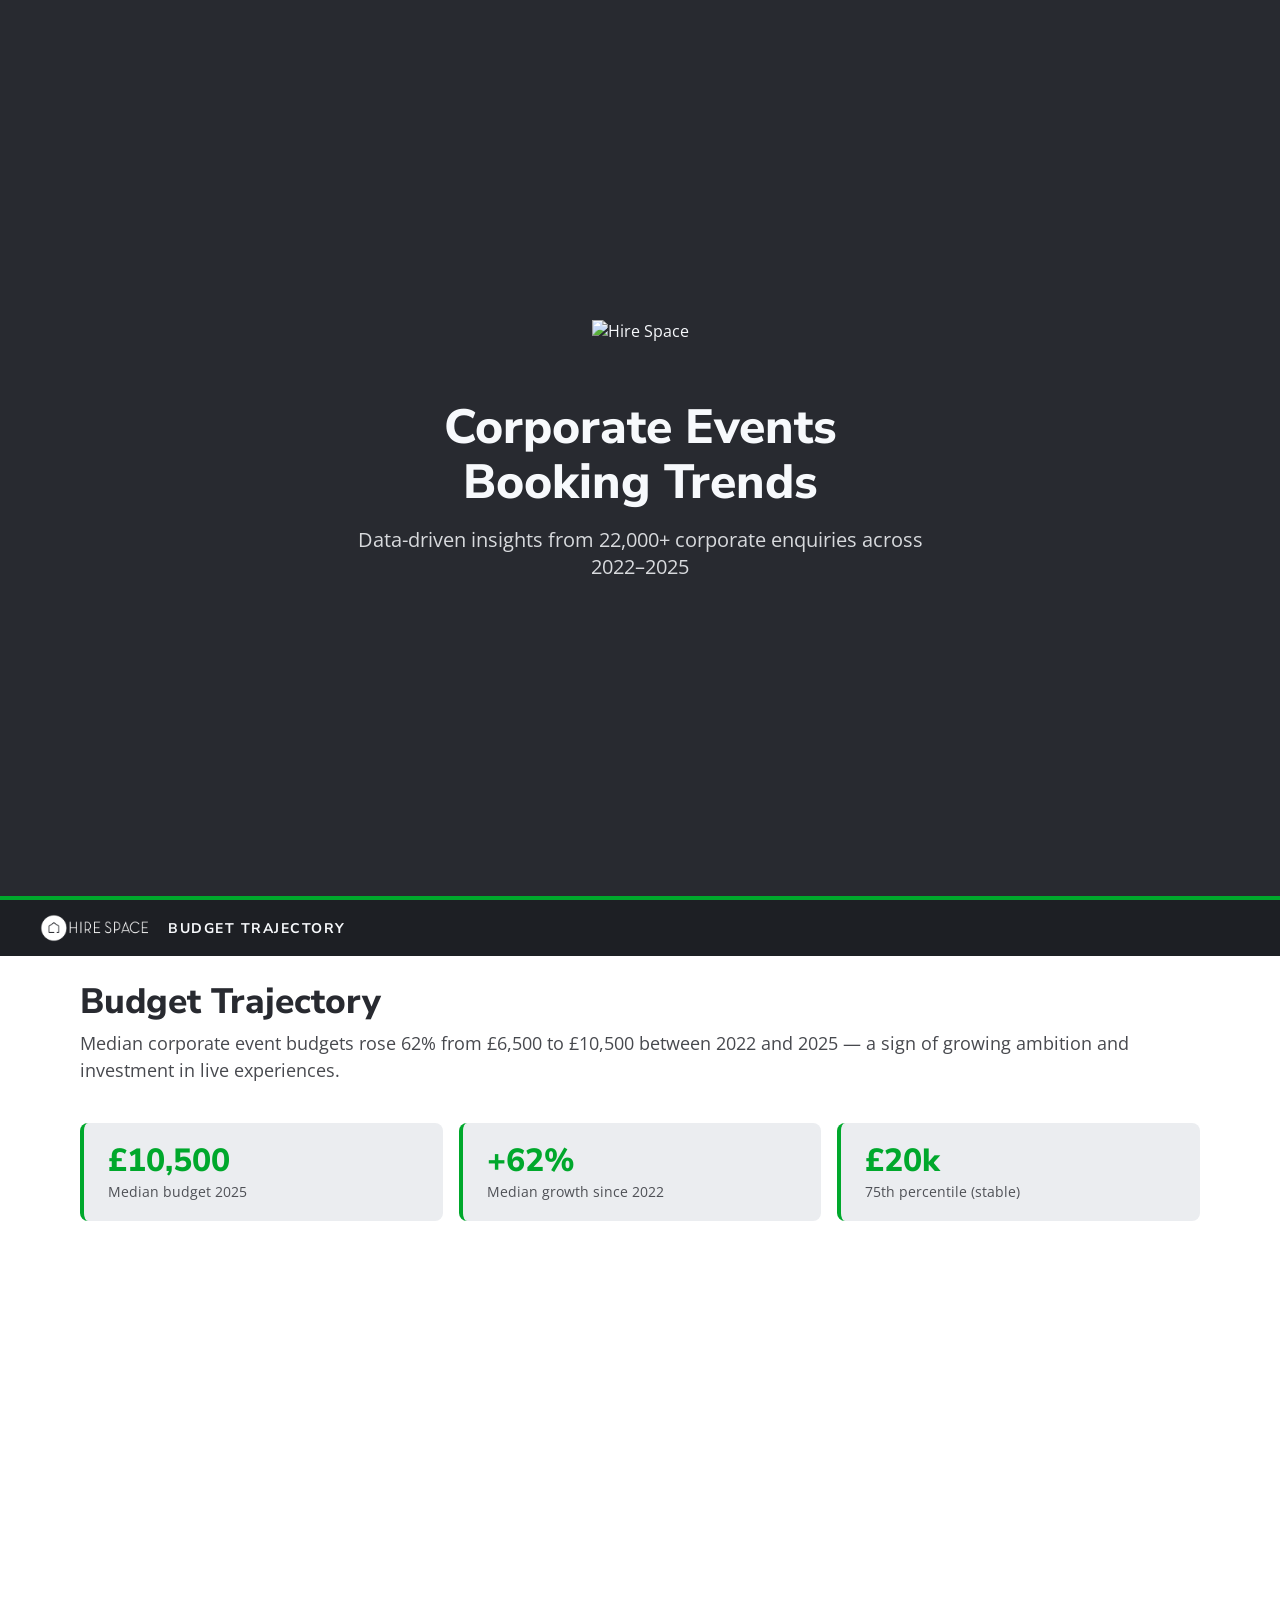
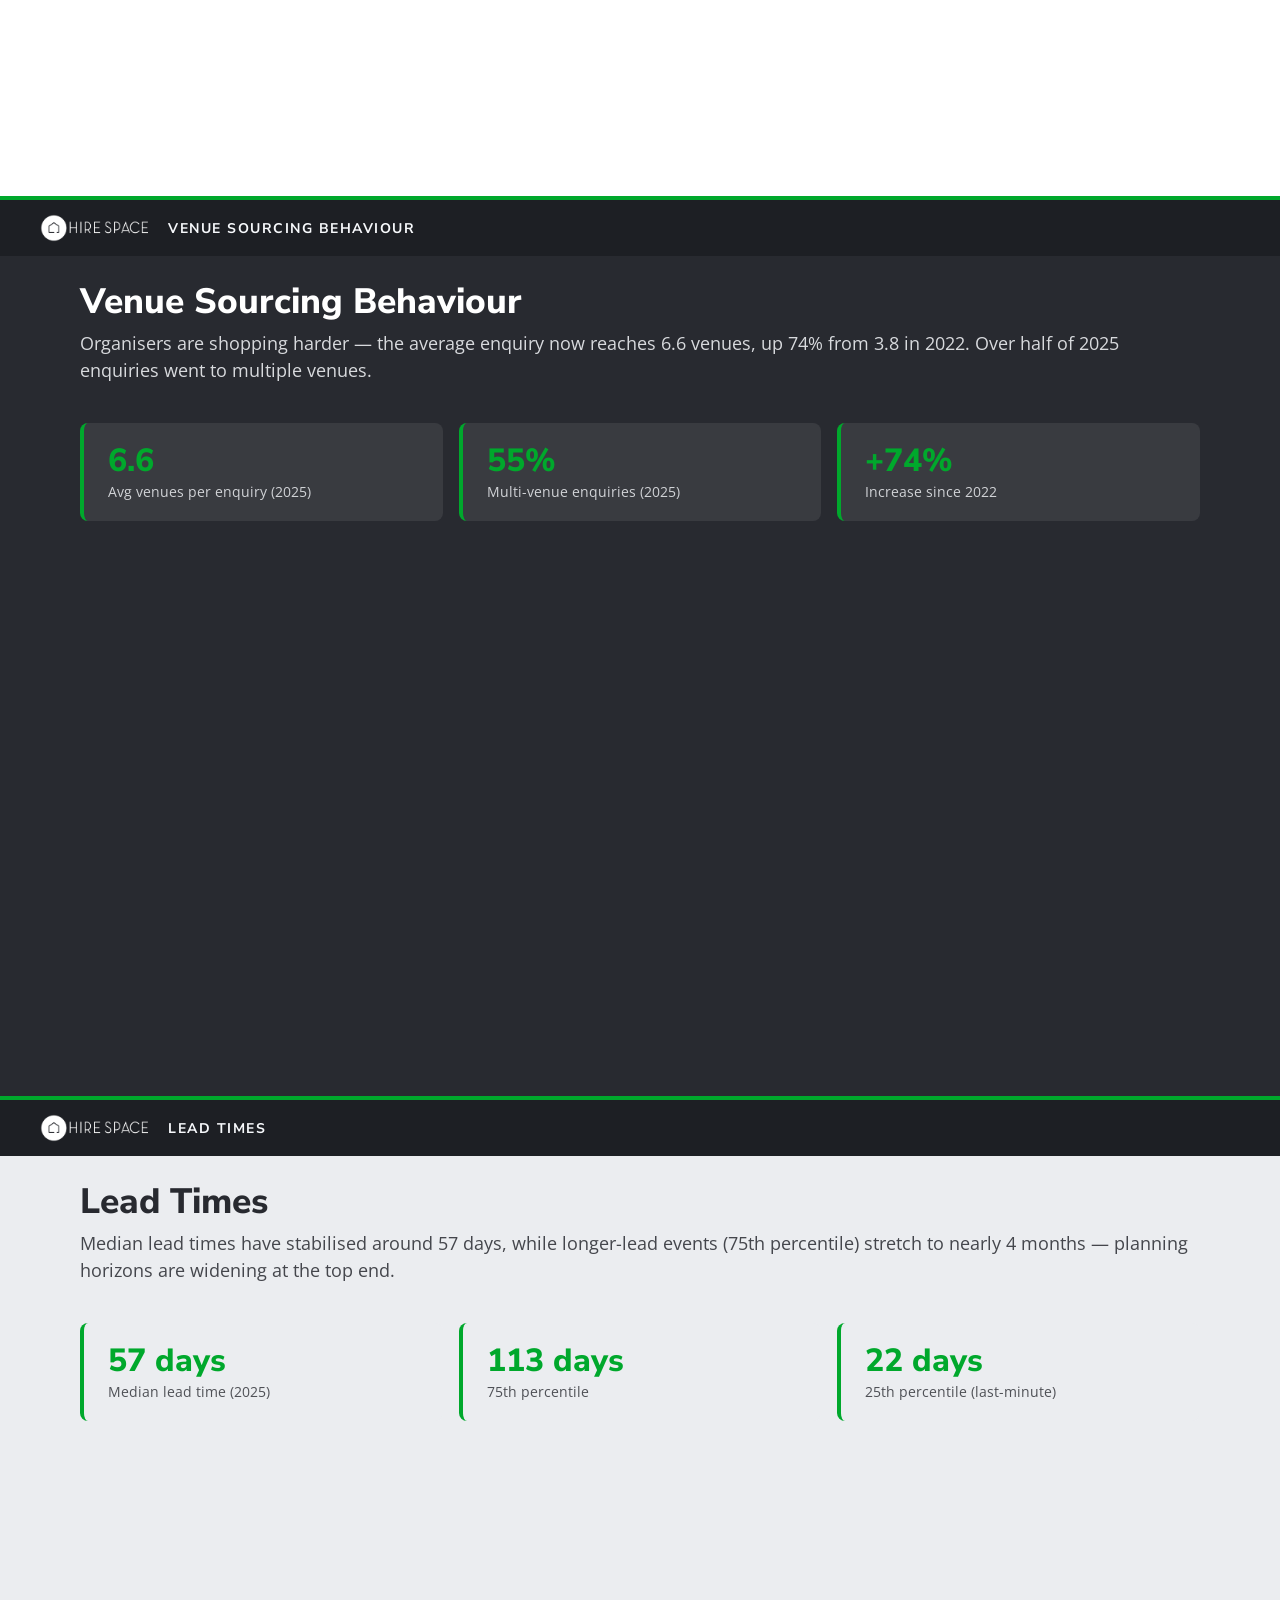
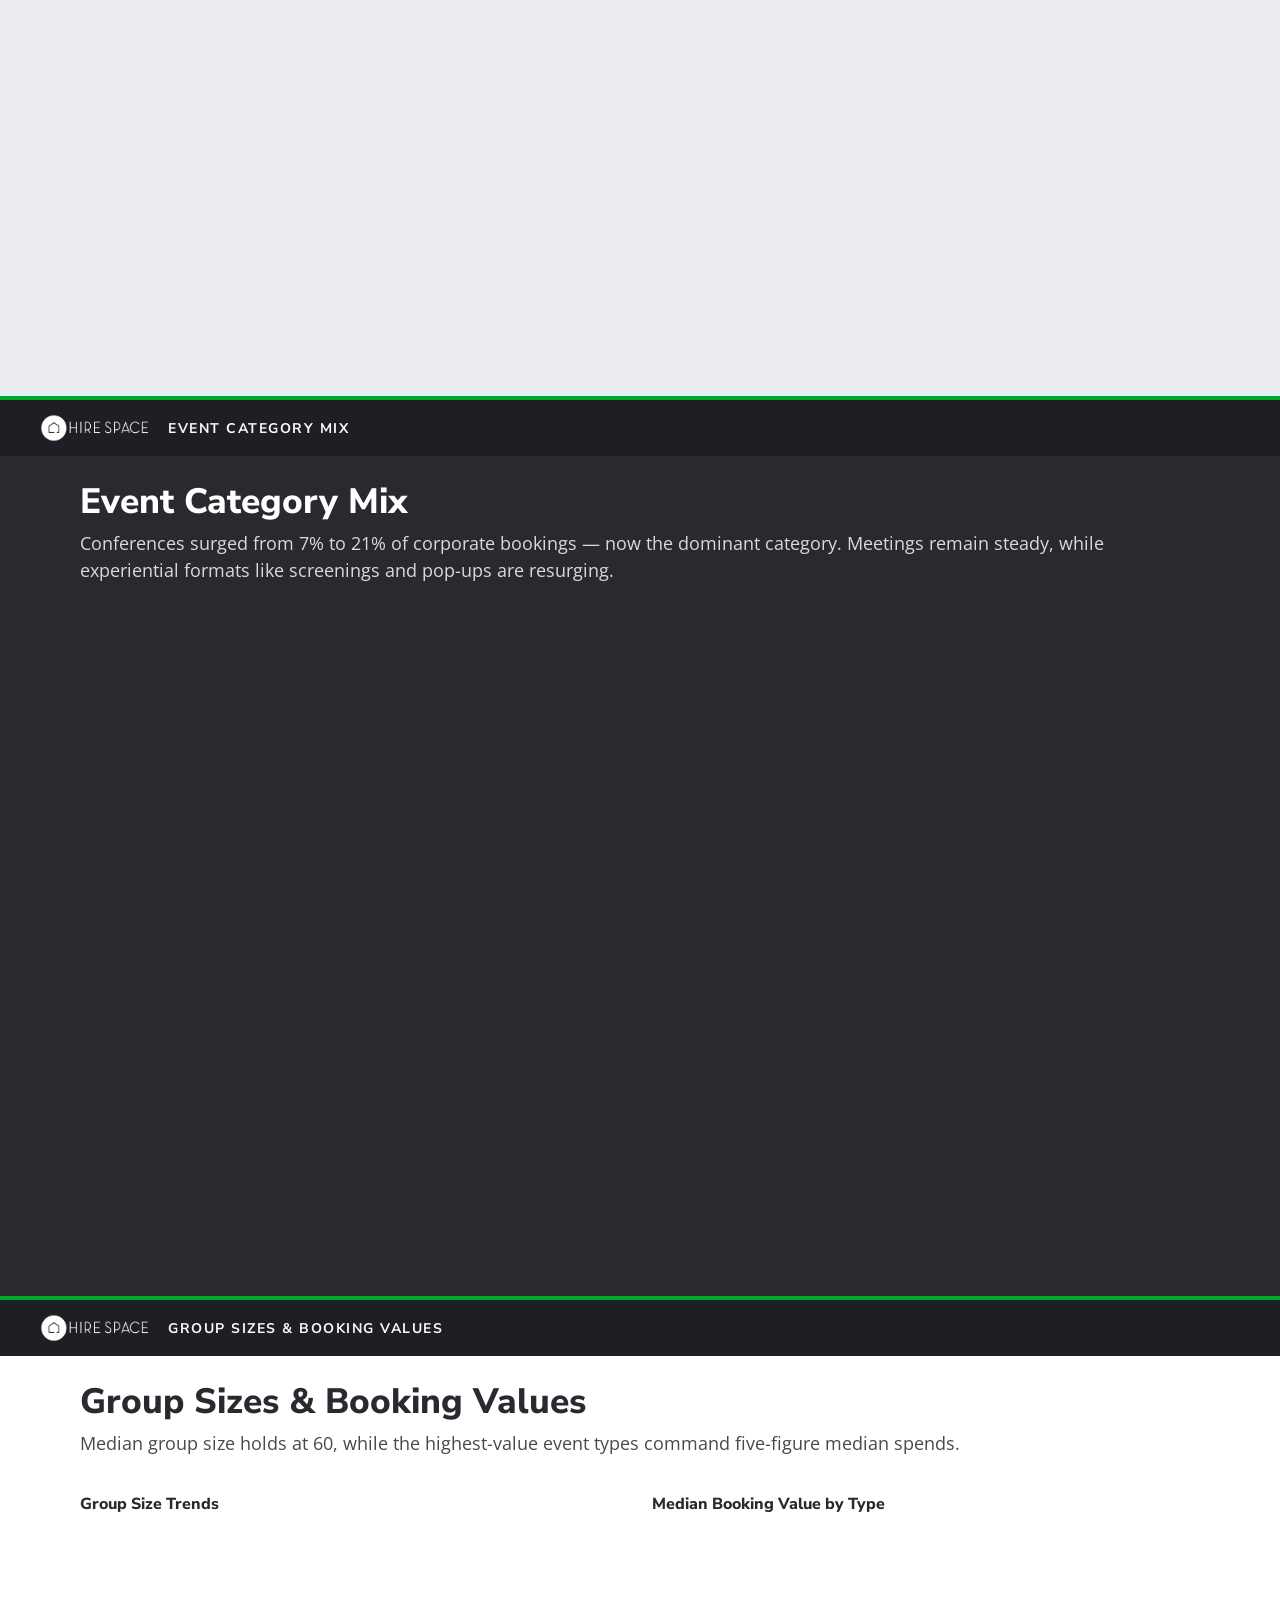
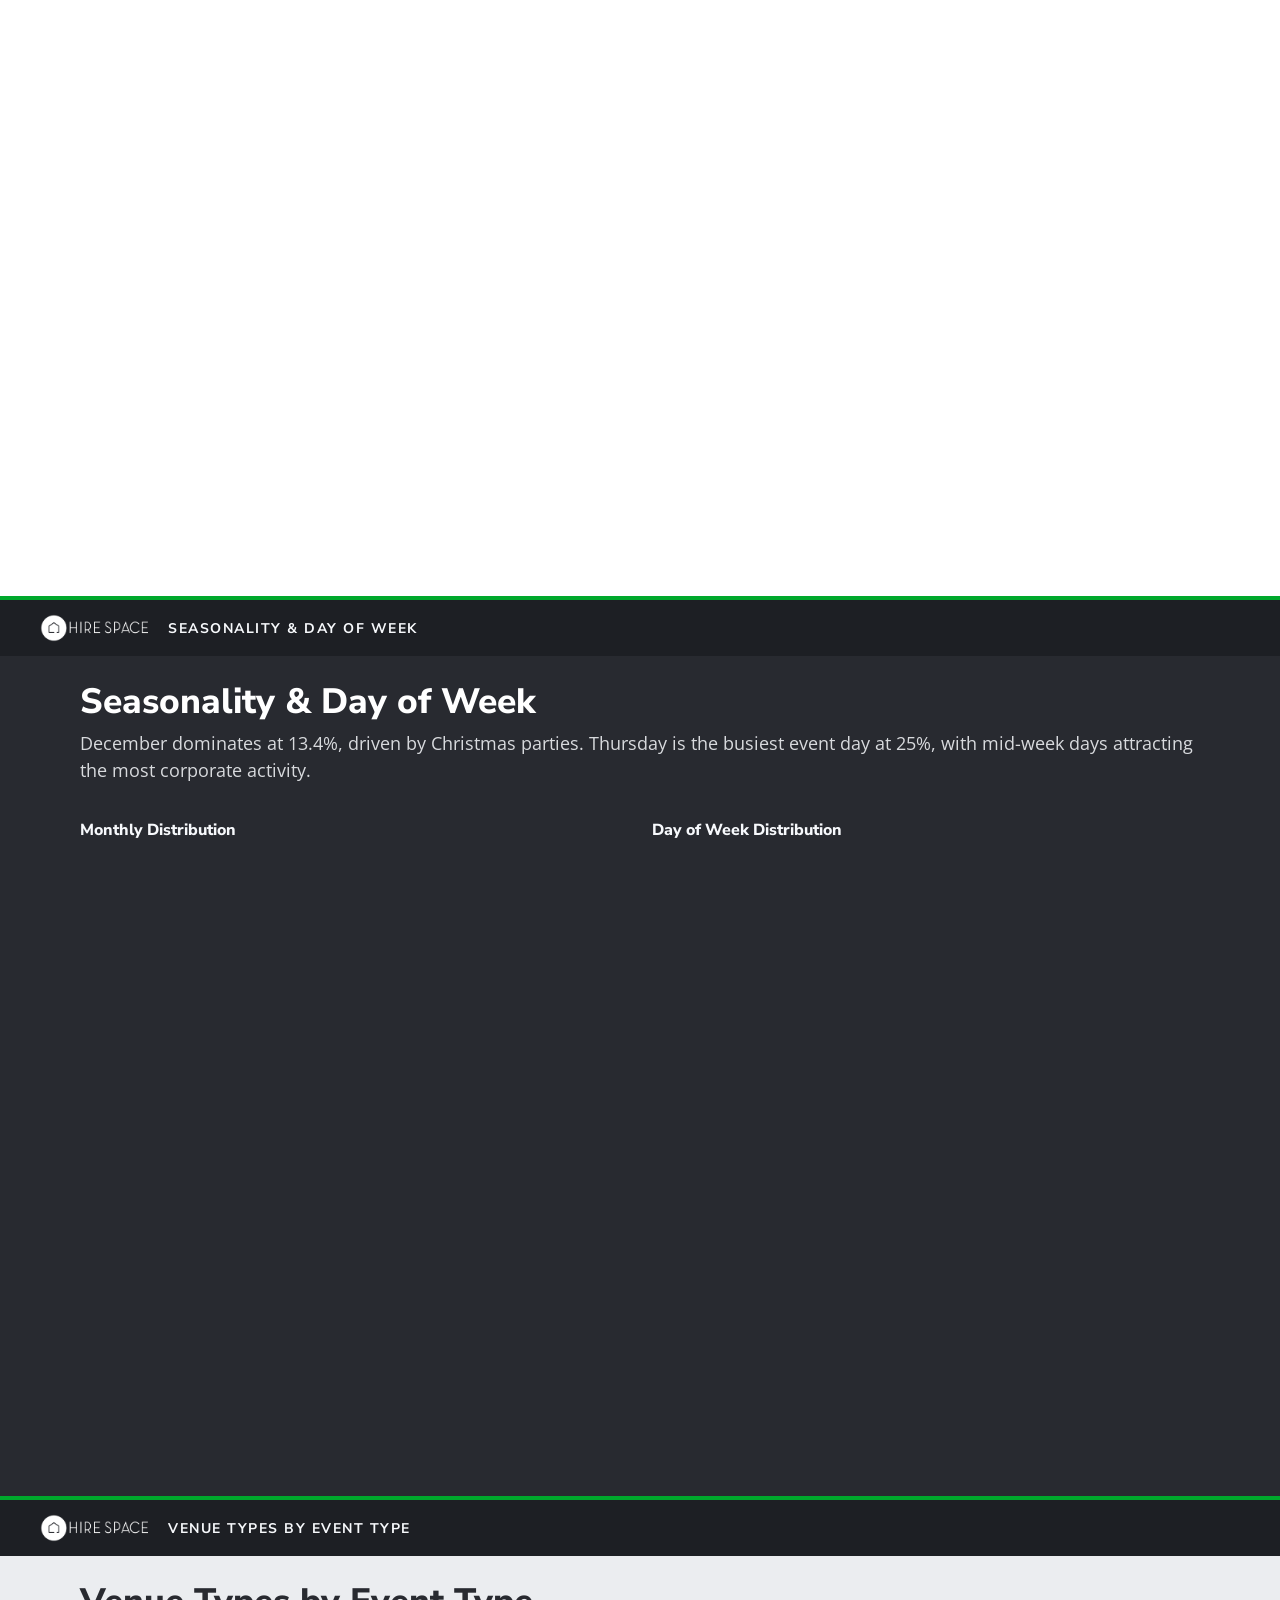
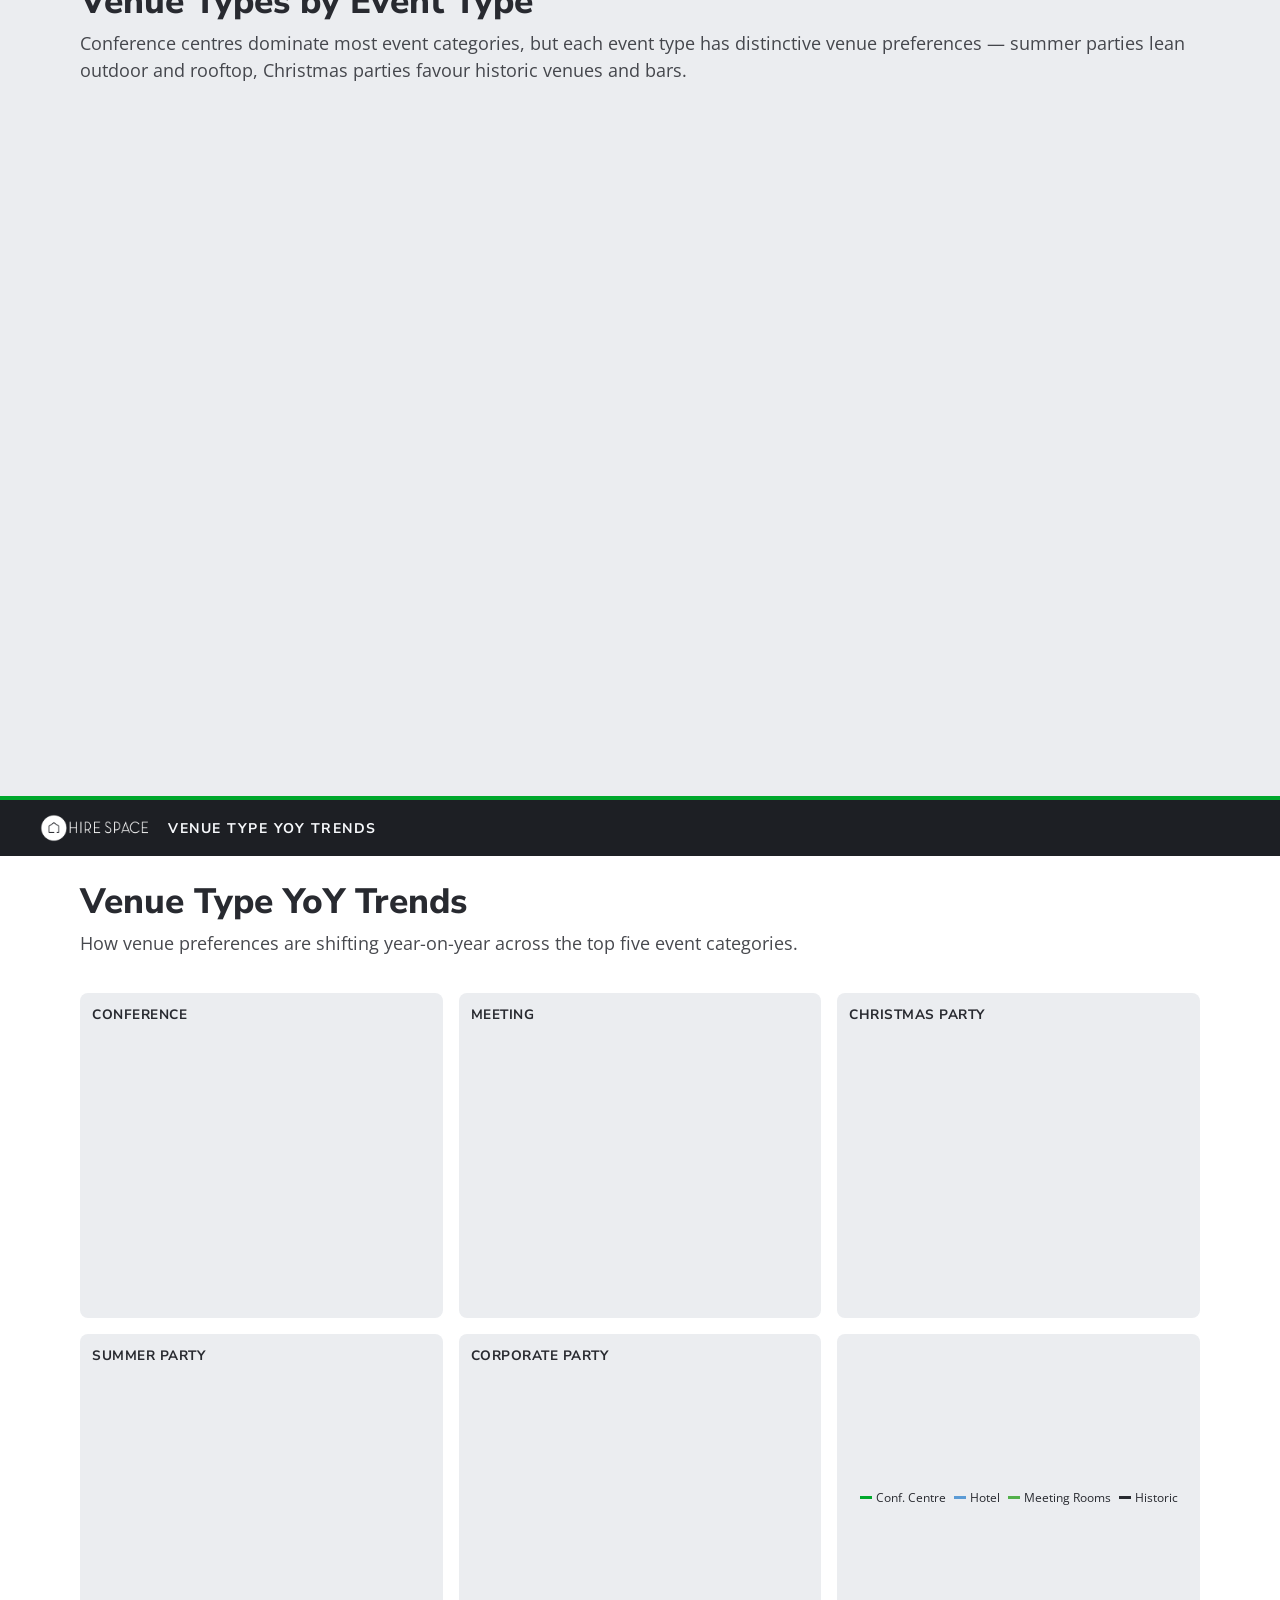
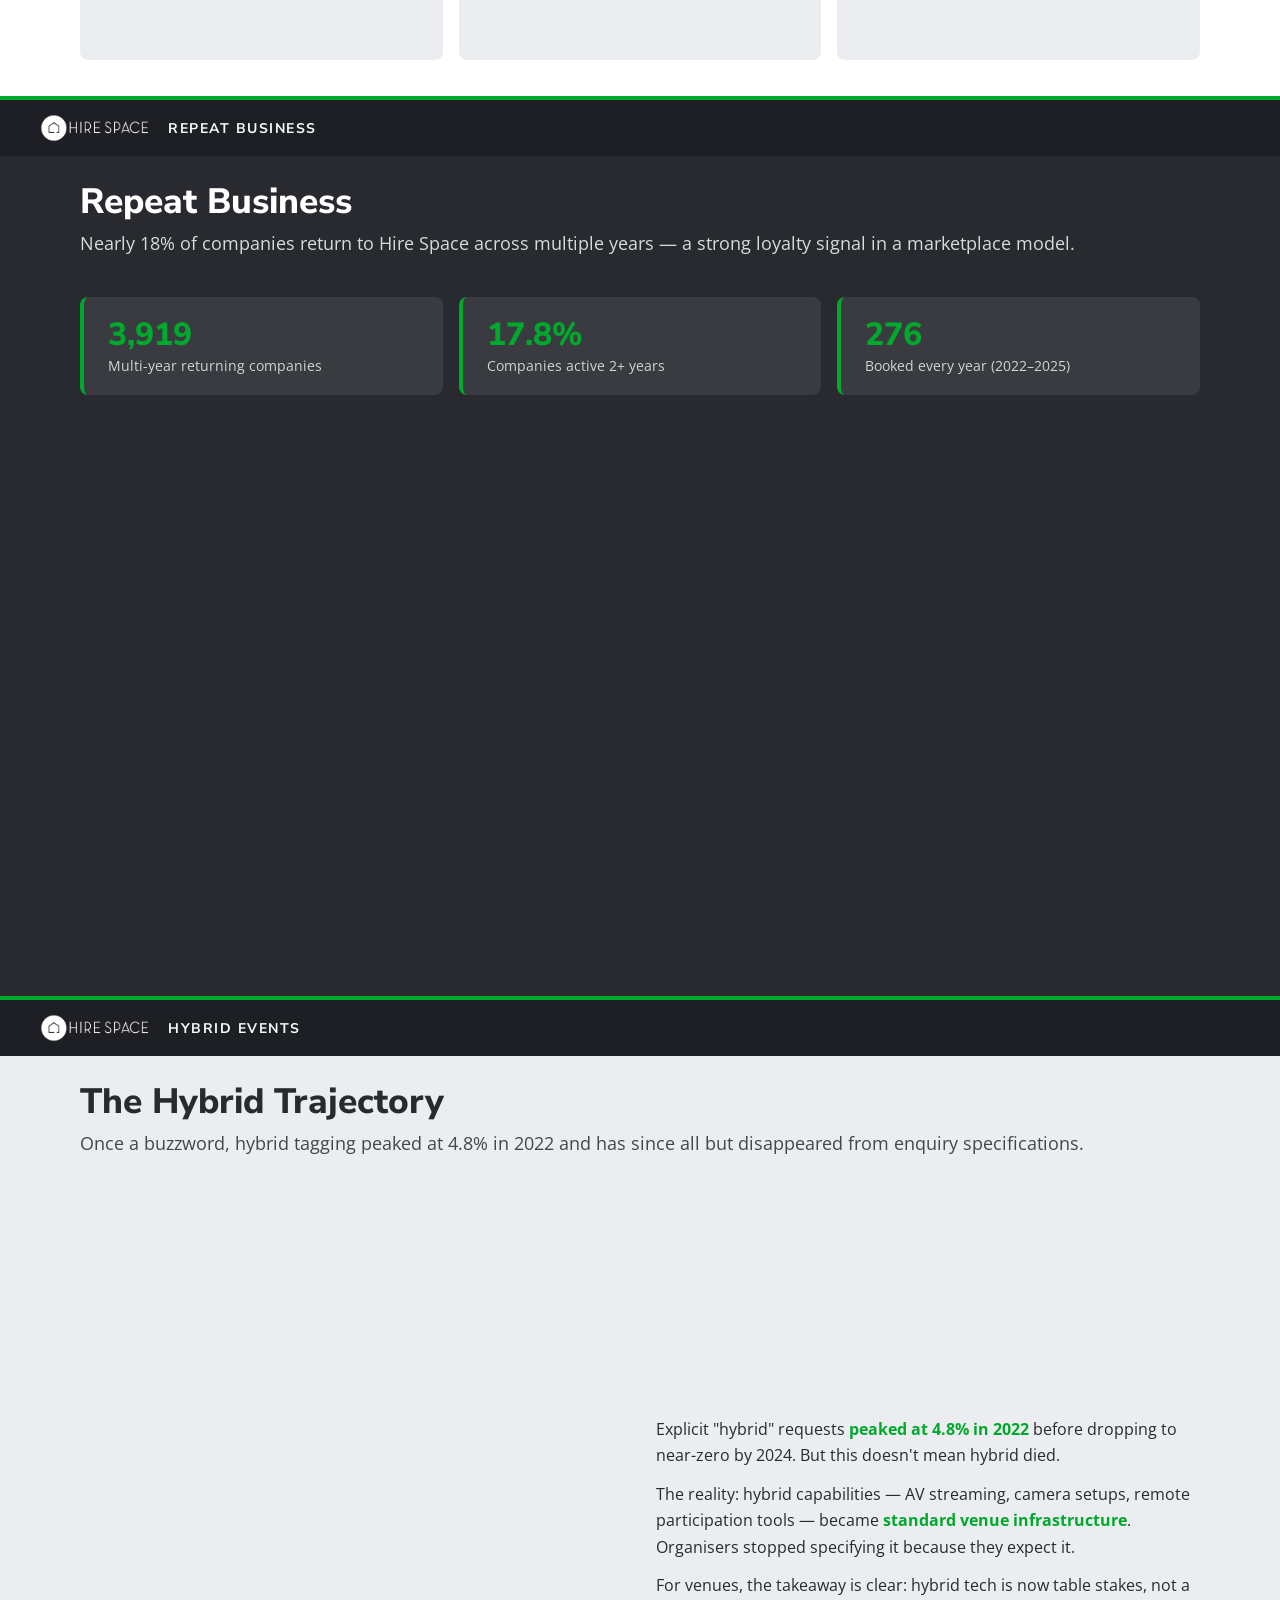
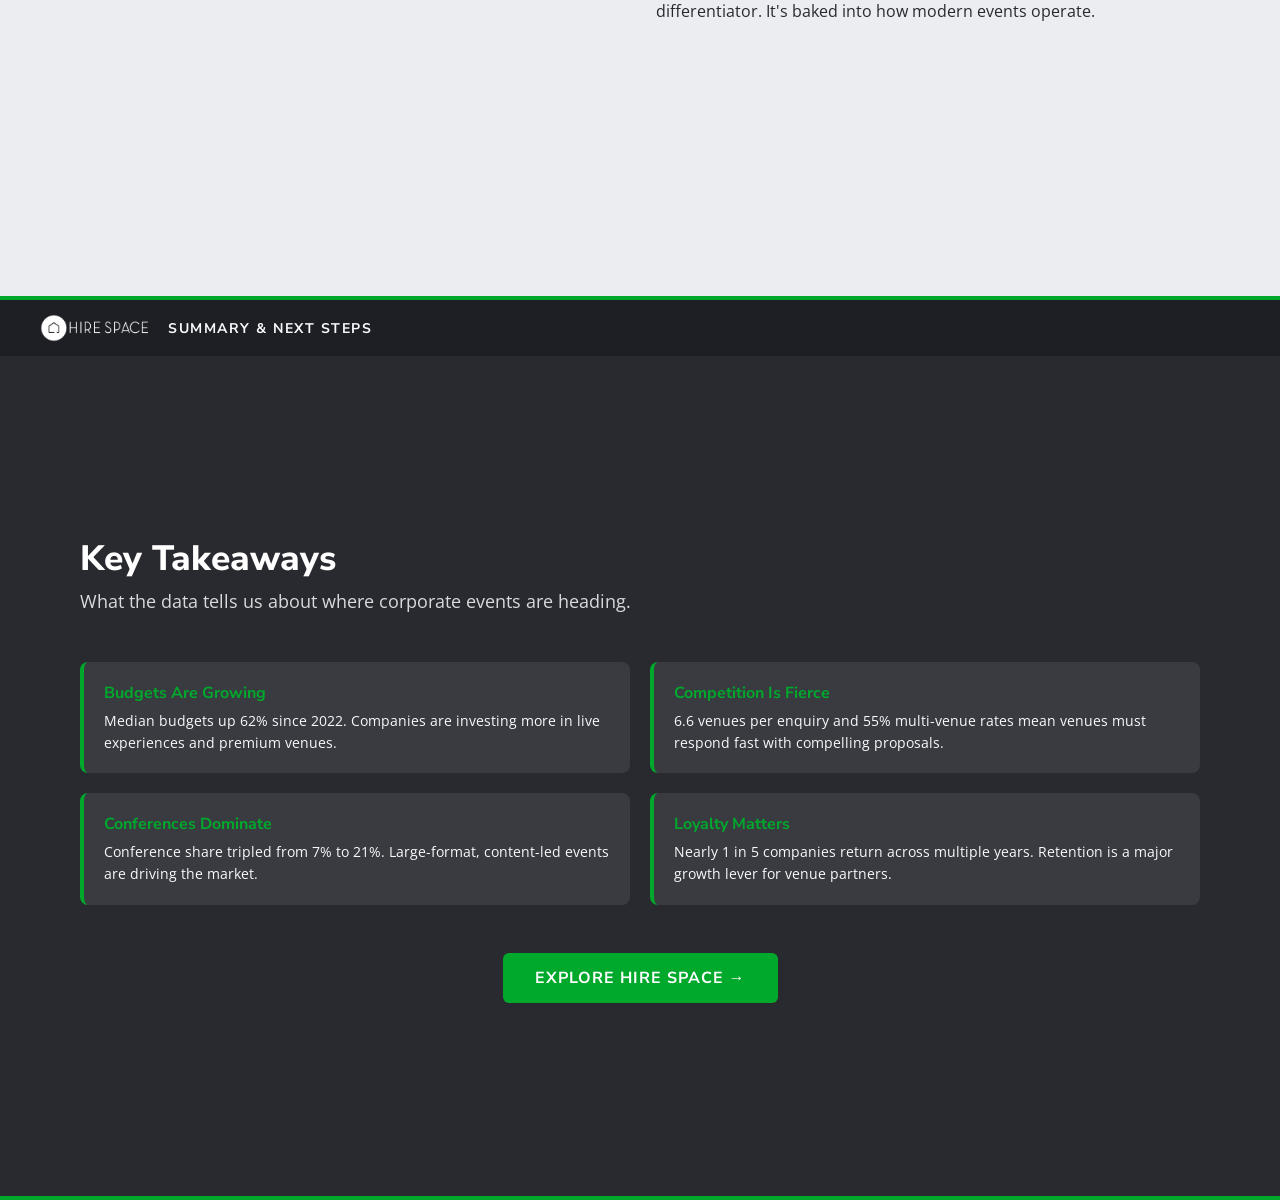
==== index.html @ 91d5906d "Initial commit: Corporate Events Booking Trends slideshow 12-slide fullpage.js presentation with Cha" ====
<!DOCTYPE html>
<html lang="en">
<head>
  <meta charset="UTF-8">
  <meta name="viewport" content="width=device-width, initial-scale=1.0">
  <title>Corporate Events Booking Trends 2022–2025 | Hire Space</title>

  <!-- Fonts -->
  <link rel="preconnect" href="https://fonts.googleapis.com">
  <link rel="preconnect" href="https://fonts.gstatic.com" crossorigin>

  <!-- fullpage.js CSS -->
  <link rel="stylesheet" href="https://cdnjs.cloudflare.com/ajax/libs/fullPage.js/4.0.20/fullpage.min.css">

  <!-- Brand CSS -->
  <link rel="stylesheet" href="css/styles.css">

  <!-- jQuery → fullpage.js → Chart.js -->
  <script src="https://cdnjs.cloudflare.com/ajax/libs/jquery/3.7.1/jquery.min.js"></script>
  <script src="https://cdnjs.cloudflare.com/ajax/libs/fullPage.js/4.0.20/fullpage.min.js"></script>
  <script src="https://cdnjs.cloudflare.com/ajax/libs/Chart.js/4.4.1/chart.umd.min.js"></script>
</head>
<body>

<div id="fullpage">

  <!-- ===================== SLIDE 1: Title ===================== -->
  <div class="section bg-dark" data-anchor="title">
    <div class="title-slide">
      <img class="title-logo" src="https://content.hirespace.com/hubfs/Hire%20Space%20Logo%20White.png" alt="Hire Space">
      <h1>Corporate Events<br>Booking Trends</h1>
      <p class="subtitle">Data-driven insights from 22,000+ corporate enquiries across 2022–2025</p>
    </div>
  </div>

  <!-- ===================== SLIDE 2: Budget Trajectory ===================== -->
  <div class="section bg-light" data-anchor="budgets">
    <div class="slide-header">
      <img src="assets/logo-white.png" alt="Hire Space">
      <span class="slide-title">Budget Trajectory</span>
    </div>
    <div class="slide-content">
      <h2 class="slide-heading">Budget Trajectory</h2>
      <p class="slide-subheading">Median corporate event budgets rose 62% from £6,500 to £10,500 between 2022 and 2025 — a sign of growing ambition and investment in live experiences.</p>
      <div class="stat-grid">
        <div class="stat-card"><div class="stat-value">£10,500</div><div class="stat-label">Median budget 2025</div></div>
        <div class="stat-card"><div class="stat-value">+62%</div><div class="stat-label">Median growth since 2022</div></div>
        <div class="stat-card"><div class="stat-value">£20k</div><div class="stat-label">75th percentile (stable)</div></div>
      </div>
      <div class="chart-area"><canvas id="chartBudget"></canvas></div>
    </div>
  </div>

  <!-- ===================== SLIDE 3: Venue Sourcing ===================== -->
  <div class="section bg-dark" data-anchor="sourcing">
    <div class="slide-header">
      <img src="assets/logo-white.png" alt="Hire Space">
      <span class="slide-title">Venue Sourcing Behaviour</span>
    </div>
    <div class="slide-content">
      <h2 class="slide-heading">Venue Sourcing Behaviour</h2>
      <p class="slide-subheading">Organisers are shopping harder — the average enquiry now reaches 6.6 venues, up 74% from 3.8 in 2022. Over half of 2025 enquiries went to multiple venues.</p>
      <div class="stat-grid">
        <div class="stat-card"><div class="stat-value">6.6</div><div class="stat-label">Avg venues per enquiry (2025)</div></div>
        <div class="stat-card"><div class="stat-value">55%</div><div class="stat-label">Multi-venue enquiries (2025)</div></div>
        <div class="stat-card"><div class="stat-value">+74%</div><div class="stat-label">Increase since 2022</div></div>
      </div>
      <div class="chart-area"><canvas id="chartVenues"></canvas></div>
    </div>
  </div>

  <!-- ===================== SLIDE 4: Lead Times ===================== -->
  <div class="section bg-gray" data-anchor="leadtimes">
    <div class="slide-header">
      <img src="assets/logo-white.png" alt="Hire Space">
      <span class="slide-title">Lead Times</span>
    </div>
    <div class="slide-content">
      <h2 class="slide-heading">Lead Times</h2>
      <p class="slide-subheading">Median lead times have stabilised around 57 days, while longer-lead events (75th percentile) stretch to nearly 4 months — planning horizons are widening at the top end.</p>
      <div class="stat-grid">
        <div class="stat-card"><div class="stat-value">57 days</div><div class="stat-label">Median lead time (2025)</div></div>
        <div class="stat-card"><div class="stat-value">113 days</div><div class="stat-label">75th percentile</div></div>
        <div class="stat-card"><div class="stat-value">22 days</div><div class="stat-label">25th percentile (last-minute)</div></div>
      </div>
      <div class="chart-area"><canvas id="chartLeadTimes"></canvas></div>
    </div>
  </div>

  <!-- ===================== SLIDE 5: Category Mix ===================== -->
  <div class="section bg-dark" data-anchor="categories">
    <div class="slide-header">
      <img src="assets/logo-white.png" alt="Hire Space">
      <span class="slide-title">Event Category Mix</span>
    </div>
    <div class="slide-content">
      <h2 class="slide-heading">Event Category Mix</h2>
      <p class="slide-subheading">Conferences surged from 7% to 21% of corporate bookings — now the dominant category. Meetings remain steady, while experiential formats like screenings and pop-ups are resurging.</p>
      <div class="chart-area"><canvas id="chartCategory"></canvas></div>
    </div>
  </div>

  <!-- ===================== SLIDE 6: Group Sizes & Booking Values ===================== -->
  <div class="section bg-light" data-anchor="sizes">
    <div class="slide-header">
      <img src="assets/logo-white.png" alt="Hire Space">
      <span class="slide-title">Group Sizes &amp; Booking Values</span>
    </div>
    <div class="slide-content">
      <h2 class="slide-heading">Group Sizes &amp; Booking Values</h2>
      <p class="slide-subheading">Median group size holds at 60, while the highest-value event types command five-figure median spends.</p>
      <div class="chart-row">
        <div class="chart-col">
          <h3 style="font-size:1rem;margin-bottom:8px;">Group Size Trends</h3>
          <canvas id="chartGroupSizes"></canvas>
        </div>
        <div class="chart-col">
          <h3 style="font-size:1rem;margin-bottom:8px;">Median Booking Value by Type</h3>
          <canvas id="chartBookingValues"></canvas>
        </div>
      </div>
    </div>
  </div>

  <!-- ===================== SLIDE 7: Seasonality & Day of Week ===================== -->
  <div class="section bg-dark" data-anchor="timing">
    <div class="slide-header">
      <img src="assets/logo-white.png" alt="Hire Space">
      <span class="slide-title">Seasonality &amp; Day of Week</span>
    </div>
    <div class="slide-content">
      <h2 class="slide-heading">Seasonality &amp; Day of Week</h2>
      <p class="slide-subheading">December dominates at 13.4%, driven by Christmas parties. Thursday is the busiest event day at 25%, with mid-week days attracting the most corporate activity.</p>
      <div class="chart-row">
        <div class="chart-col">
          <h3 style="font-size:1rem;margin-bottom:8px;color:var(--hs-light-text)">Monthly Distribution</h3>
          <canvas id="chartSeasonality"></canvas>
        </div>
        <div class="chart-col">
          <h3 style="font-size:1rem;margin-bottom:8px;color:var(--hs-light-text)">Day of Week Distribution</h3>
          <canvas id="chartDayOfWeek"></canvas>
        </div>
      </div>
    </div>
  </div>

  <!-- ===================== SLIDE 8: Venue Types by Event Type ===================== -->
  <div class="section bg-gray" data-anchor="venuetypes">
    <div class="slide-header">
      <img src="assets/logo-white.png" alt="Hire Space">
      <span class="slide-title">Venue Types by Event Type</span>
    </div>
    <div class="slide-content">
      <h2 class="slide-heading">Venue Types by Event Type</h2>
      <p class="slide-subheading">Conference centres dominate most event categories, but each event type has distinctive venue preferences — summer parties lean outdoor and rooftop, Christmas parties favour historic venues and bars.</p>
      <div class="chart-area"><canvas id="chartVenueTypeEvent"></canvas></div>
    </div>
  </div>

  <!-- ===================== SLIDE 9: Venue Type YoY Trends ===================== -->
  <div class="section bg-light" data-anchor="venuetrends">
    <div class="slide-header">
      <img src="assets/logo-white.png" alt="Hire Space">
      <span class="slide-title">Venue Type YoY Trends</span>
    </div>
    <div class="slide-content">
      <h2 class="slide-heading">Venue Type YoY Trends</h2>
      <p class="slide-subheading">How venue preferences are shifting year-on-year across the top five event categories.</p>
      <div class="small-multiples">
        <div class="sm-panel"><h4>Conference</h4><div class="sm-chart"><canvas id="chartYoY_0"></canvas></div></div>
        <div class="sm-panel"><h4>Meeting</h4><div class="sm-chart"><canvas id="chartYoY_1"></canvas></div></div>
        <div class="sm-panel"><h4>Christmas Party</h4><div class="sm-chart"><canvas id="chartYoY_2"></canvas></div></div>
        <div class="sm-panel"><h4>Summer Party</h4><div class="sm-chart"><canvas id="chartYoY_3"></canvas></div></div>
        <div class="sm-panel"><h4>Corporate Party</h4><div class="sm-chart"><canvas id="chartYoY_4"></canvas></div></div>
        <div class="sm-panel" style="display:flex;align-items:center;justify-content:center;">
          <div style="text-align:center;">
            <div style="display:flex;flex-wrap:wrap;gap:8px;justify-content:center;">
              <span style="display:inline-flex;align-items:center;gap:4px;font-size:0.75rem;"><span style="width:12px;height:3px;background:#00A82C;display:inline-block;"></span>Conf. Centre</span>
              <span style="display:inline-flex;align-items:center;gap:4px;font-size:0.75rem;"><span style="width:12px;height:3px;background:#5B9BD5;display:inline-block;"></span>Hotel</span>
              <span style="display:inline-flex;align-items:center;gap:4px;font-size:0.75rem;"><span style="width:12px;height:3px;background:#53B04B;display:inline-block;"></span>Meeting Rooms</span>
              <span style="display:inline-flex;align-items:center;gap:4px;font-size:0.75rem;"><span style="width:12px;height:3px;background:#282A30;display:inline-block;"></span>Historic</span>
            </div>
          </div>
        </div>
      </div>
    </div>
  </div>

  <!-- ===================== SLIDE 10: Repeat Business ===================== -->
  <div class="section bg-dark" data-anchor="repeat">
    <div class="slide-header">
      <img src="assets/logo-white.png" alt="Hire Space">
      <span class="slide-title">Repeat Business</span>
    </div>
    <div class="slide-content">
      <h2 class="slide-heading">Repeat Business</h2>
      <p class="slide-subheading">Nearly 18% of companies return to Hire Space across multiple years — a strong loyalty signal in a marketplace model.</p>
      <div class="stat-grid">
        <div class="stat-card"><div class="stat-value">3,919</div><div class="stat-label">Multi-year returning companies</div></div>
        <div class="stat-card"><div class="stat-value">17.8%</div><div class="stat-label">Companies active 2+ years</div></div>
        <div class="stat-card"><div class="stat-value">276</div><div class="stat-label">Booked every year (2022–2025)</div></div>
      </div>
      <div class="chart-area" style="max-width:500px;margin:12px auto 0;"><canvas id="chartRepeat"></canvas></div>
    </div>
  </div>

  <!-- ===================== SLIDE 11: Hybrid Events ===================== -->
  <div class="section bg-gray" data-anchor="hybrid">
    <div class="slide-header">
      <img src="assets/logo-white.png" alt="Hire Space">
      <span class="slide-title">Hybrid Events</span>
    </div>
    <div class="slide-content">
      <h2 class="slide-heading">The Hybrid Trajectory</h2>
      <p class="slide-subheading">Once a buzzword, hybrid tagging peaked at 4.8% in 2022 and has since all but disappeared from enquiry specifications.</p>
      <div class="narrative-layout">
        <div class="narrative-chart"><canvas id="chartHybrid"></canvas></div>
        <div class="narrative-text">
          <p>Explicit "hybrid" requests <span class="highlight">peaked at 4.8% in 2022</span> before dropping to near-zero by 2024. But this doesn't mean hybrid died.</p>
          <p>The reality: hybrid capabilities — AV streaming, camera setups, remote participation tools — became <span class="highlight">standard venue infrastructure</span>. Organisers stopped specifying it because they expect it.</p>
          <p>For venues, the takeaway is clear: hybrid tech is now table stakes, not a differentiator. It's baked into how modern events operate.</p>
        </div>
      </div>
    </div>
  </div>

  <!-- ===================== SLIDE 12: Summary & CTA ===================== -->
  <div class="section bg-dark" data-anchor="summary">
    <div class="slide-header">
      <img src="assets/logo-white.png" alt="Hire Space">
      <span class="slide-title">Summary &amp; Next Steps</span>
    </div>
    <div class="slide-content">
      <h2 class="slide-heading">Key Takeaways</h2>
      <p class="slide-subheading">What the data tells us about where corporate events are heading.</p>
      <div class="summary-grid">
        <div class="summary-item">
          <h4>Budgets Are Growing</h4>
          <p>Median budgets up 62% since 2022. Companies are investing more in live experiences and premium venues.</p>
        </div>
        <div class="summary-item">
          <h4>Competition Is Fierce</h4>
          <p>6.6 venues per enquiry and 55% multi-venue rates mean venues must respond fast with compelling proposals.</p>
        </div>
        <div class="summary-item">
          <h4>Conferences Dominate</h4>
          <p>Conference share tripled from 7% to 21%. Large-format, content-led events are driving the market.</p>
        </div>
        <div class="summary-item">
          <h4>Loyalty Matters</h4>
          <p>Nearly 1 in 5 companies return across multiple years. Retention is a major growth lever for venue partners.</p>
        </div>
      </div>
      <div style="text-align:center;">
        <a href="https://hirespace.com" target="_blank" class="cta-button">Explore Hire Space →</a>
      </div>
    </div>
  </div>

</div><!-- /fullpage -->

<!-- Data + Charts -->
<script src="js/data.js"></script>
<script src="js/charts.js"></script>

<script>
  // Initialise fullpage.js
  new fullpage('#fullpage', {
    licenseKey: '',
    autoScrolling: true,
    scrollOverflow: true,
    navigation: true,
    navigationPosition: 'right',
    navigationTooltips: ['Title','Budgets','Sourcing','Lead Times','Categories','Sizes & Values','Timing','Venue Types','Venue Trends','Repeat','Hybrid','Summary'],
    anchors: ['title','budgets','sourcing','leadtimes','categories','sizes','timing','venuetypes','venuetrends','repeat','hybrid','summary'],
    afterLoad: function(origin, destination) {
      var idx = destination.index + 1;
      var el = destination.item;
      initSlideCharts(idx, el);
    },
    onLeave: function(origin, destination) {
      // Re-init on every enter for fresh animations
    }
  });

  // Init first visible slide charts
  $(function() {
    var hash = window.location.hash.replace('#','');
    if (!hash || hash === 'title') return;
    // fullpage afterLoad will handle it
  });
</script>

</body>
</html>
---- css/styles.css ----
/* ===================================================
   Hire Space — Corporate Events Booking Trends 2022-2025
   Brand Stylesheet
   =================================================== */

/* --- Fonts ---------------------------------------- */
@import url('https://fonts.googleapis.com/css2?family=Nunito+Sans:wght@400;600;700;800&family=Open+Sans:wght@400;600;700&display=swap');

:root {
  /* Brand colours */
  --hs-green:       #00A82C;
  --hs-green-hover: #53B04B;
  --hs-dark:        #282A30;
  --hs-darkest:     #1d1f24;
  --hs-light-gray:  #EBEDF0;
  --hs-white:       #FFFFFF;
  --hs-light-text:  #F7F9FC;
  --hs-border:      #BBBDBF;

  /* Typography */
  --font-heading: 'Nunito Sans', 'brandon-grotesque', Helvetica, Arial, sans-serif;
  --font-body:    'Open Sans', Helvetica, Arial, sans-serif;
}

/* --- Reset & base --------------------------------- */
*, *::before, *::after { box-sizing: border-box; margin: 0; padding: 0; }

html, body {
  font-family: var(--font-body);
  color: var(--hs-dark);
  -webkit-font-smoothing: antialiased;
}

/* --- fullpage.js overrides ------------------------ */
#fullpage { }

.section {
  position: relative;
  overflow: hidden;
}

/* Navigation dots */
#fp-nav ul li a span,
.fp-slidesNav ul li a span {
  background: var(--hs-green) !important;
  width: 10px !important;
  height: 10px !important;
  margin: -5px 0 0 -5px !important;
}
#fp-nav ul li a.active span,
.fp-slidesNav ul li a.active span {
  background: var(--hs-green) !important;
  width: 14px !important;
  height: 14px !important;
  margin: -7px 0 0 -7px !important;
}
#fp-nav ul li .fp-tooltip {
  font-family: var(--font-body);
  color: var(--hs-light-text);
  background: var(--hs-dark);
  padding: 4px 10px;
  border-radius: 4px;
}

/* --- Header bar ----------------------------------- */
.slide-header {
  position: absolute;
  top: 0; left: 0; right: 0;
  height: 56px;
  background: var(--hs-darkest);
  display: flex;
  align-items: center;
  padding: 0 40px;
  z-index: 10;
}
.slide-header img {
  height: 28px;
  margin-right: 20px;
}
.slide-header .slide-title {
  font-family: var(--font-heading);
  font-weight: 700;
  font-size: 14px;
  text-transform: uppercase;
  letter-spacing: 1.5px;
  color: var(--hs-light-text);
}

/* --- Green accent stripe at bottom ---------------- */
.section::after {
  content: '';
  position: absolute;
  bottom: 0; left: 0; right: 0;
  height: 4px;
  background: var(--hs-green);
  z-index: 5;
}

/* --- Slide backgrounds ----------------------------- */
.bg-dark {
  background: var(--hs-dark);
  color: var(--hs-light-text);
}
.bg-light {
  background: var(--hs-white);
  color: var(--hs-dark);
}
.bg-gray {
  background: var(--hs-light-gray);
  color: var(--hs-dark);
}

/* --- Slide content container ----------------------- */
.slide-content {
  max-width: 1200px;
  margin: 0 auto;
  padding: 80px 40px 40px;
  height: 100vh;
  display: flex;
  flex-direction: column;
  justify-content: center;
}

/* --- Typography ------------------------------------ */
h1, h2, h3 {
  font-family: var(--font-heading);
  font-weight: 800;
}

.slide-heading {
  font-size: 2.2rem;
  margin-bottom: 8px;
  line-height: 1.2;
}
.slide-subheading {
  font-size: 1.1rem;
  font-weight: 400;
  opacity: 0.85;
  margin-bottom: 24px;
  line-height: 1.5;
}

.bg-dark .slide-heading { color: var(--hs-white); }
.bg-dark .slide-subheading { color: var(--hs-light-text); }
.bg-light .slide-heading,
.bg-gray .slide-heading { color: var(--hs-dark); }

/* --- Stat callout boxes ---------------------------- */
.stat-grid {
  display: grid;
  grid-template-columns: repeat(auto-fit, minmax(220px, 1fr));
  gap: 16px;
  margin-top: 16px;
}
.stat-card {
  padding: 20px 24px;
  border-radius: 8px;
  border-left: 4px solid var(--hs-green);
}
.bg-dark .stat-card {
  background: rgba(255,255,255,0.08);
}
.bg-light .stat-card,
.bg-gray .stat-card {
  background: var(--hs-light-gray);
}
.stat-card .stat-value {
  font-family: var(--font-heading);
  font-size: 2rem;
  font-weight: 800;
  color: var(--hs-green);
  line-height: 1.1;
}
.stat-card .stat-label {
  font-size: 0.85rem;
  margin-top: 4px;
  opacity: 0.8;
}

/* --- Chart containers ------------------------------ */
.chart-area {
  flex: 1;
  position: relative;
  min-height: 0;
  margin-top: 12px;
}
.chart-area canvas {
  max-height: 100%;
}

.chart-row {
  display: flex;
  gap: 24px;
  flex: 1;
  min-height: 0;
  margin-top: 12px;
}
.chart-col {
  flex: 1;
  position: relative;
  min-height: 0;
}
.chart-col canvas {
  max-height: 100%;
}

/* Small multiples grid */
.small-multiples {
  display: grid;
  grid-template-columns: repeat(3, 1fr);
  gap: 16px;
  flex: 1;
  min-height: 0;
  margin-top: 12px;
}
.small-multiples .sm-panel {
  position: relative;
  background: rgba(255,255,255,0.05);
  border-radius: 8px;
  padding: 12px;
}
.bg-light .small-multiples .sm-panel,
.bg-gray .small-multiples .sm-panel {
  background: var(--hs-light-gray);
}
.sm-panel h4 {
  font-family: var(--font-heading);
  font-size: 0.85rem;
  font-weight: 700;
  margin-bottom: 6px;
  text-transform: uppercase;
  letter-spacing: 0.5px;
}
.sm-panel .sm-chart {
  position: relative;
  height: calc(100% - 28px);
}

/* --- Title slide ----------------------------------- */
.title-slide {
  display: flex;
  flex-direction: column;
  align-items: center;
  justify-content: center;
  text-align: center;
  height: 100vh;
  padding: 40px;
}
.title-slide img.title-logo {
  height: 48px;
  margin-bottom: 32px;
}
.title-slide h1 {
  font-size: 3rem;
  line-height: 1.15;
  margin-bottom: 16px;
}
.title-slide .subtitle {
  font-size: 1.25rem;
  font-weight: 400;
  opacity: 0.85;
  max-width: 600px;
}

/* --- Summary / CTA slide -------------------------- */
.summary-grid {
  display: grid;
  grid-template-columns: repeat(2, 1fr);
  gap: 20px;
  margin: 24px 0;
}
.summary-item {
  padding: 20px;
  border-radius: 8px;
  border-left: 4px solid var(--hs-green);
}
.bg-dark .summary-item {
  background: rgba(255,255,255,0.08);
}
.summary-item h4 {
  font-family: var(--font-heading);
  font-weight: 700;
  font-size: 1rem;
  margin-bottom: 6px;
  color: var(--hs-green);
}
.summary-item p {
  font-size: 0.9rem;
  line-height: 1.5;
}
.cta-button {
  display: inline-block;
  margin-top: 24px;
  padding: 14px 32px;
  background: var(--hs-green);
  color: var(--hs-white);
  font-family: var(--font-heading);
  font-weight: 700;
  font-size: 1rem;
  text-decoration: none;
  border-radius: 6px;
  text-transform: uppercase;
  letter-spacing: 1px;
  transition: background 0.2s;
}
.cta-button:hover {
  background: var(--hs-green-hover);
}

/* --- Narrative text (hybrid slide) ---------------- */
.narrative-layout {
  display: flex;
  gap: 32px;
  flex: 1;
  min-height: 0;
  margin-top: 12px;
  align-items: center;
}
.narrative-chart {
  flex: 1;
  position: relative;
  min-height: 200px;
}
.narrative-text {
  flex: 1;
}
.narrative-text p {
  font-size: 1rem;
  line-height: 1.65;
  margin-bottom: 12px;
}
.narrative-text .highlight {
  color: var(--hs-green);
  font-weight: 700;
}

/* --- Responsive ----------------------------------- */
@media (max-width: 900px) {
  .slide-content { padding: 70px 20px 24px; }
  .slide-heading { font-size: 1.6rem; }
  .title-slide h1 { font-size: 2rem; }
  .chart-row { flex-direction: column; }
  .small-multiples { grid-template-columns: repeat(2, 1fr); }
  .summary-grid { grid-template-columns: 1fr; }
  .narrative-layout { flex-direction: column; }
  .stat-grid { grid-template-columns: 1fr 1fr; }
}

@media (max-width: 600px) {
  .slide-header { padding: 0 16px; height: 48px; }
  .slide-header img { height: 22px; }
  .stat-grid { grid-template-columns: 1fr; }
  .small-multiples { grid-template-columns: 1fr; }
}
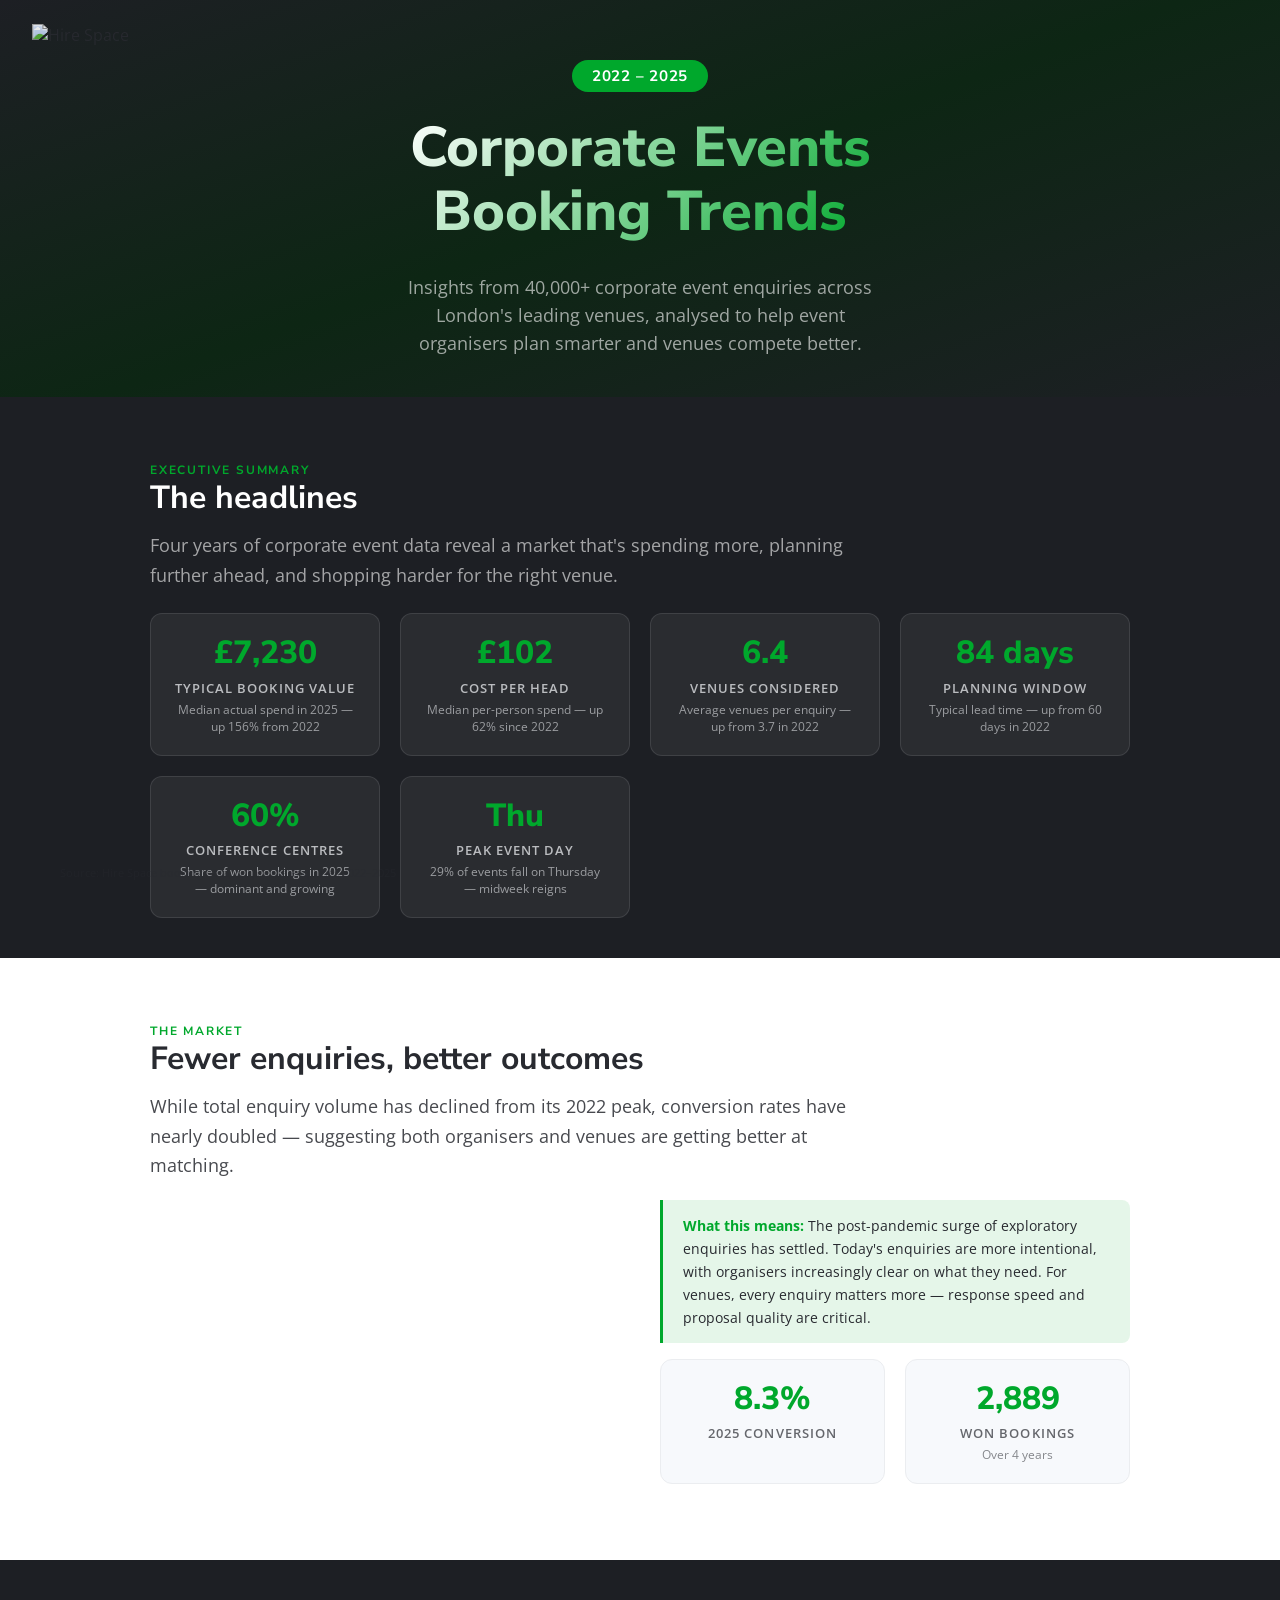
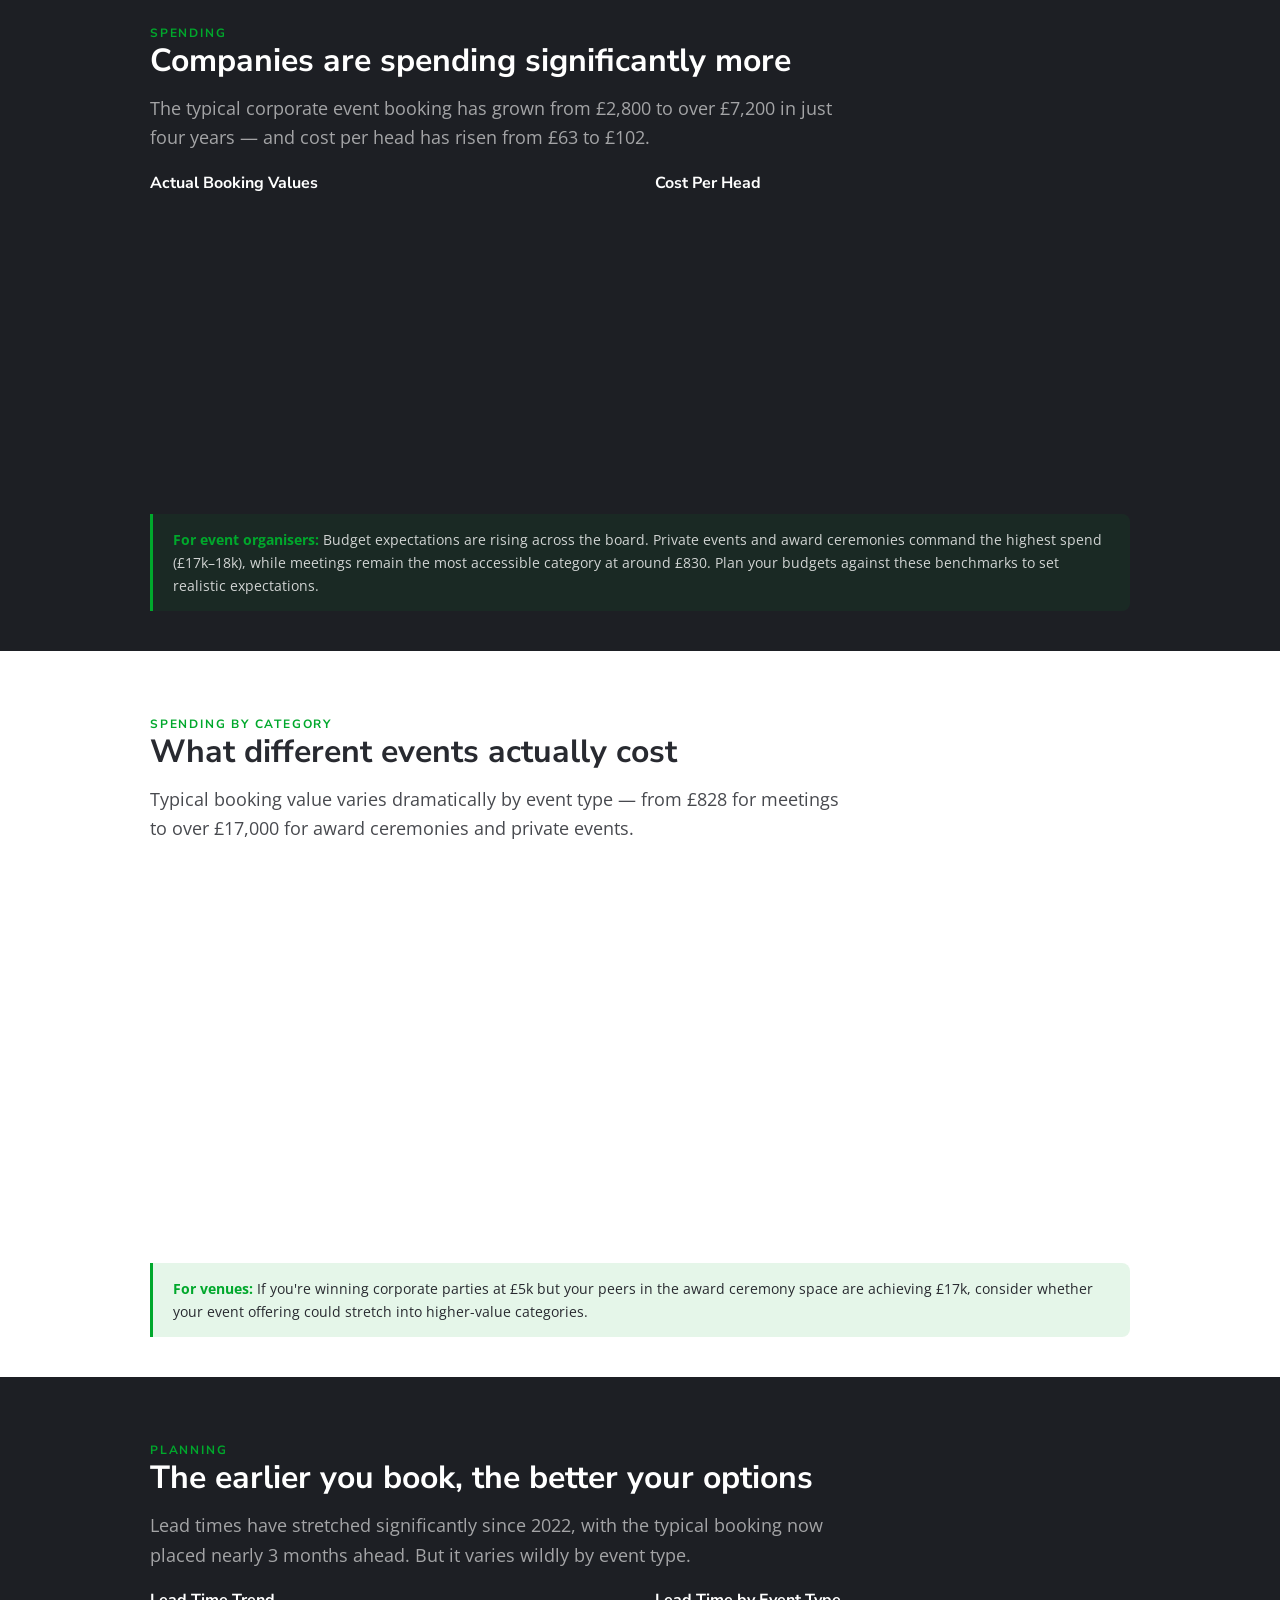
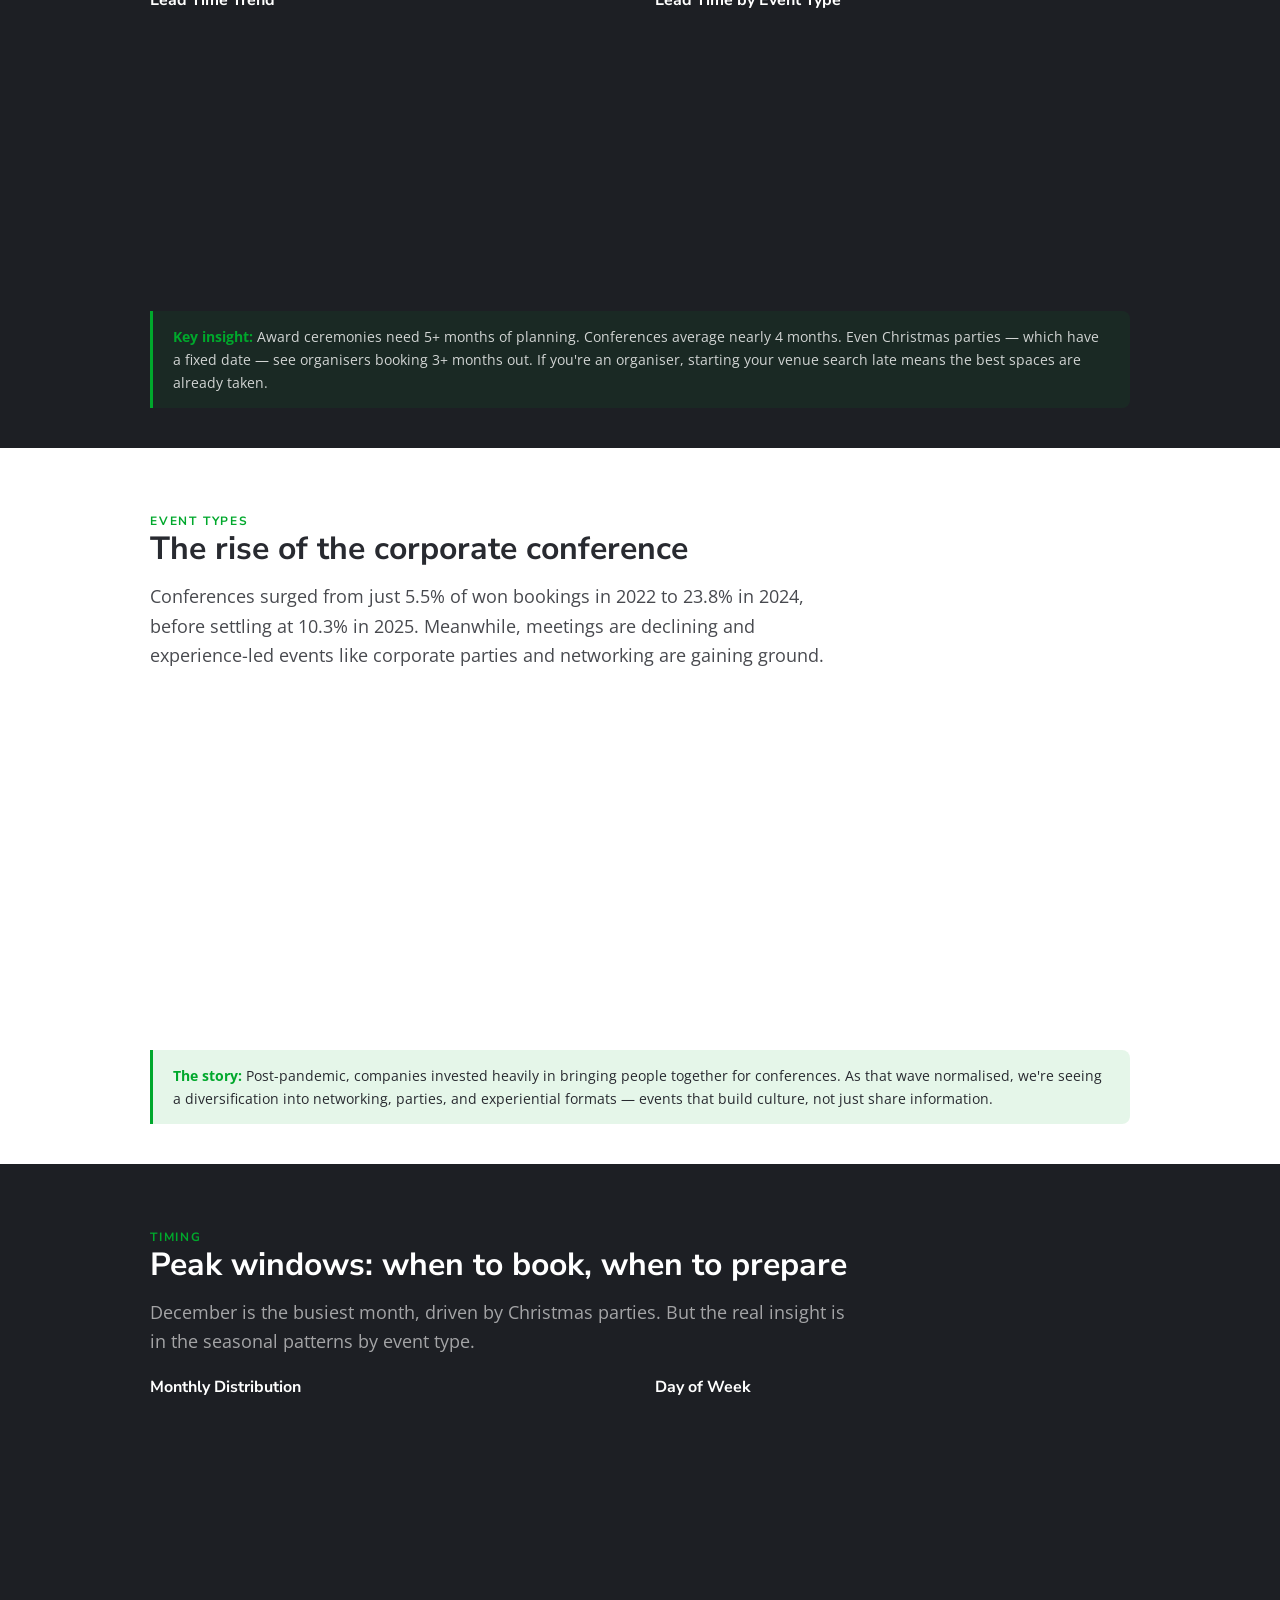
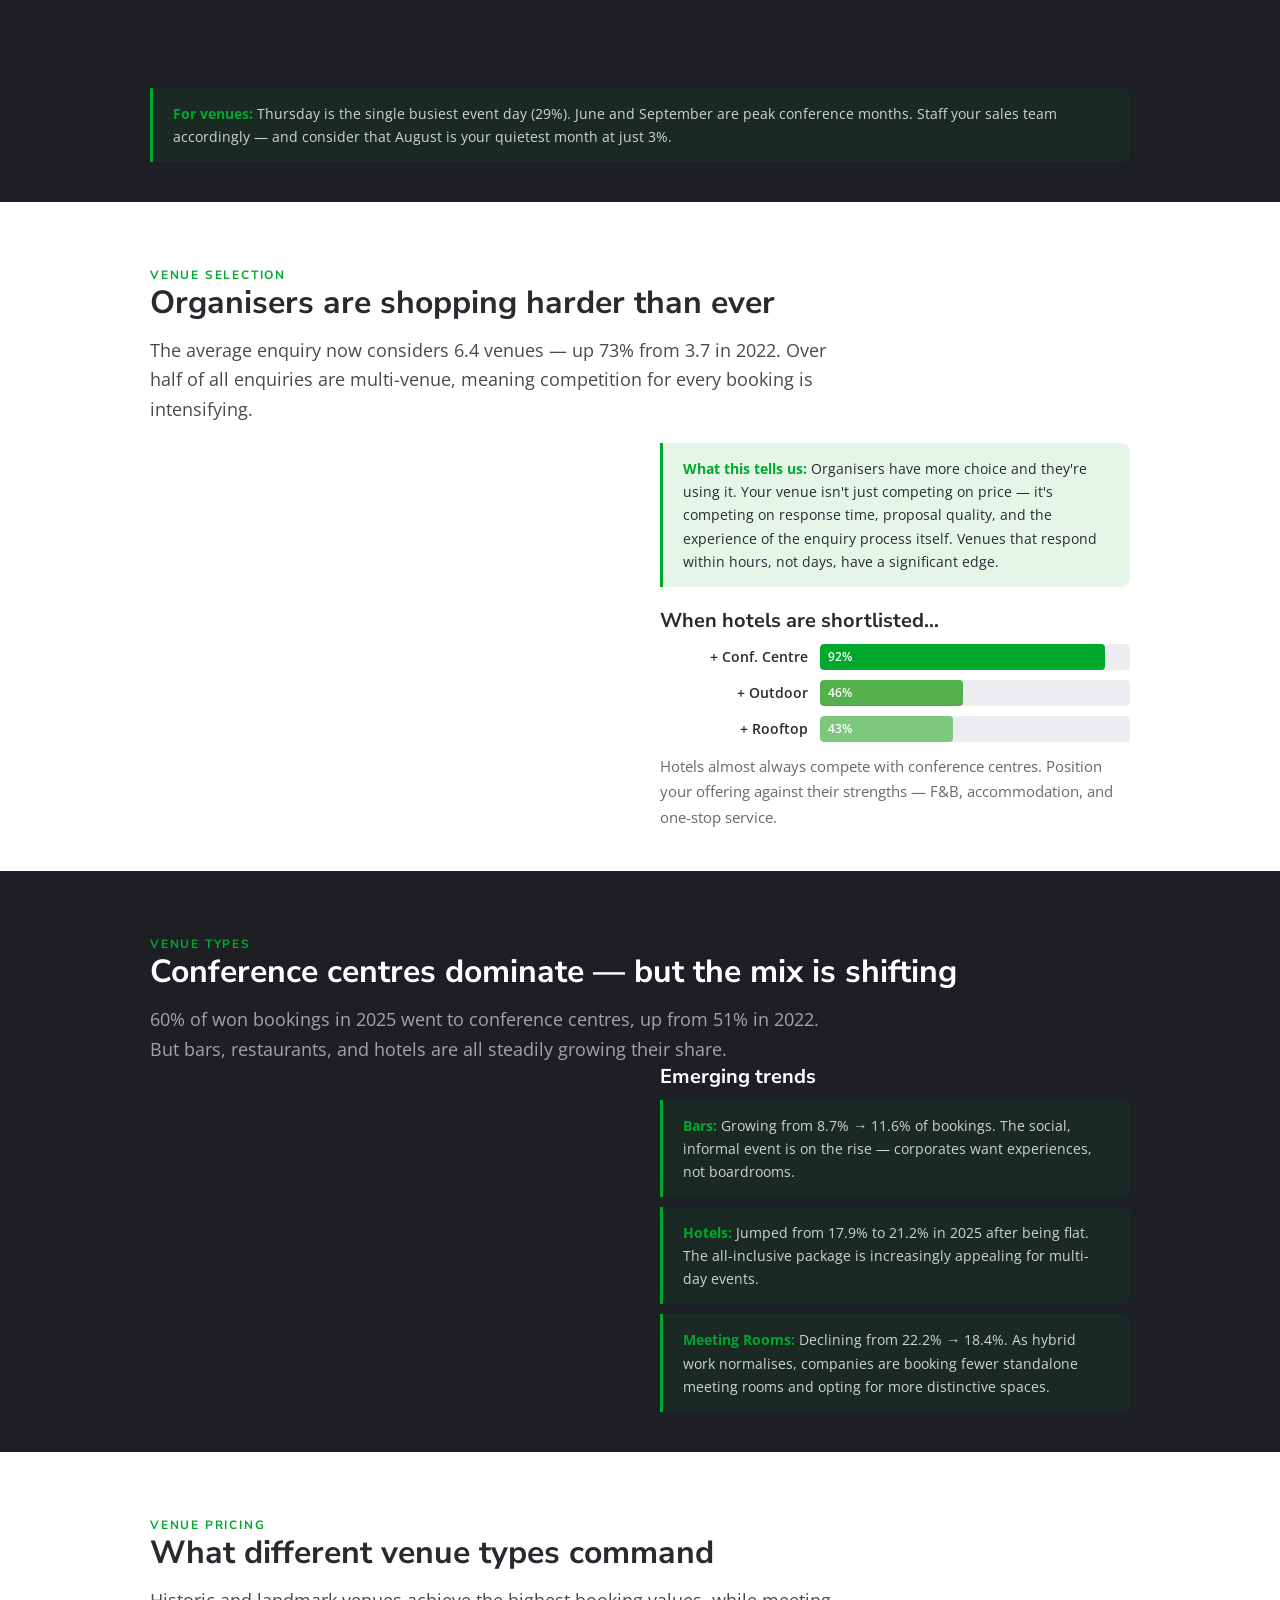
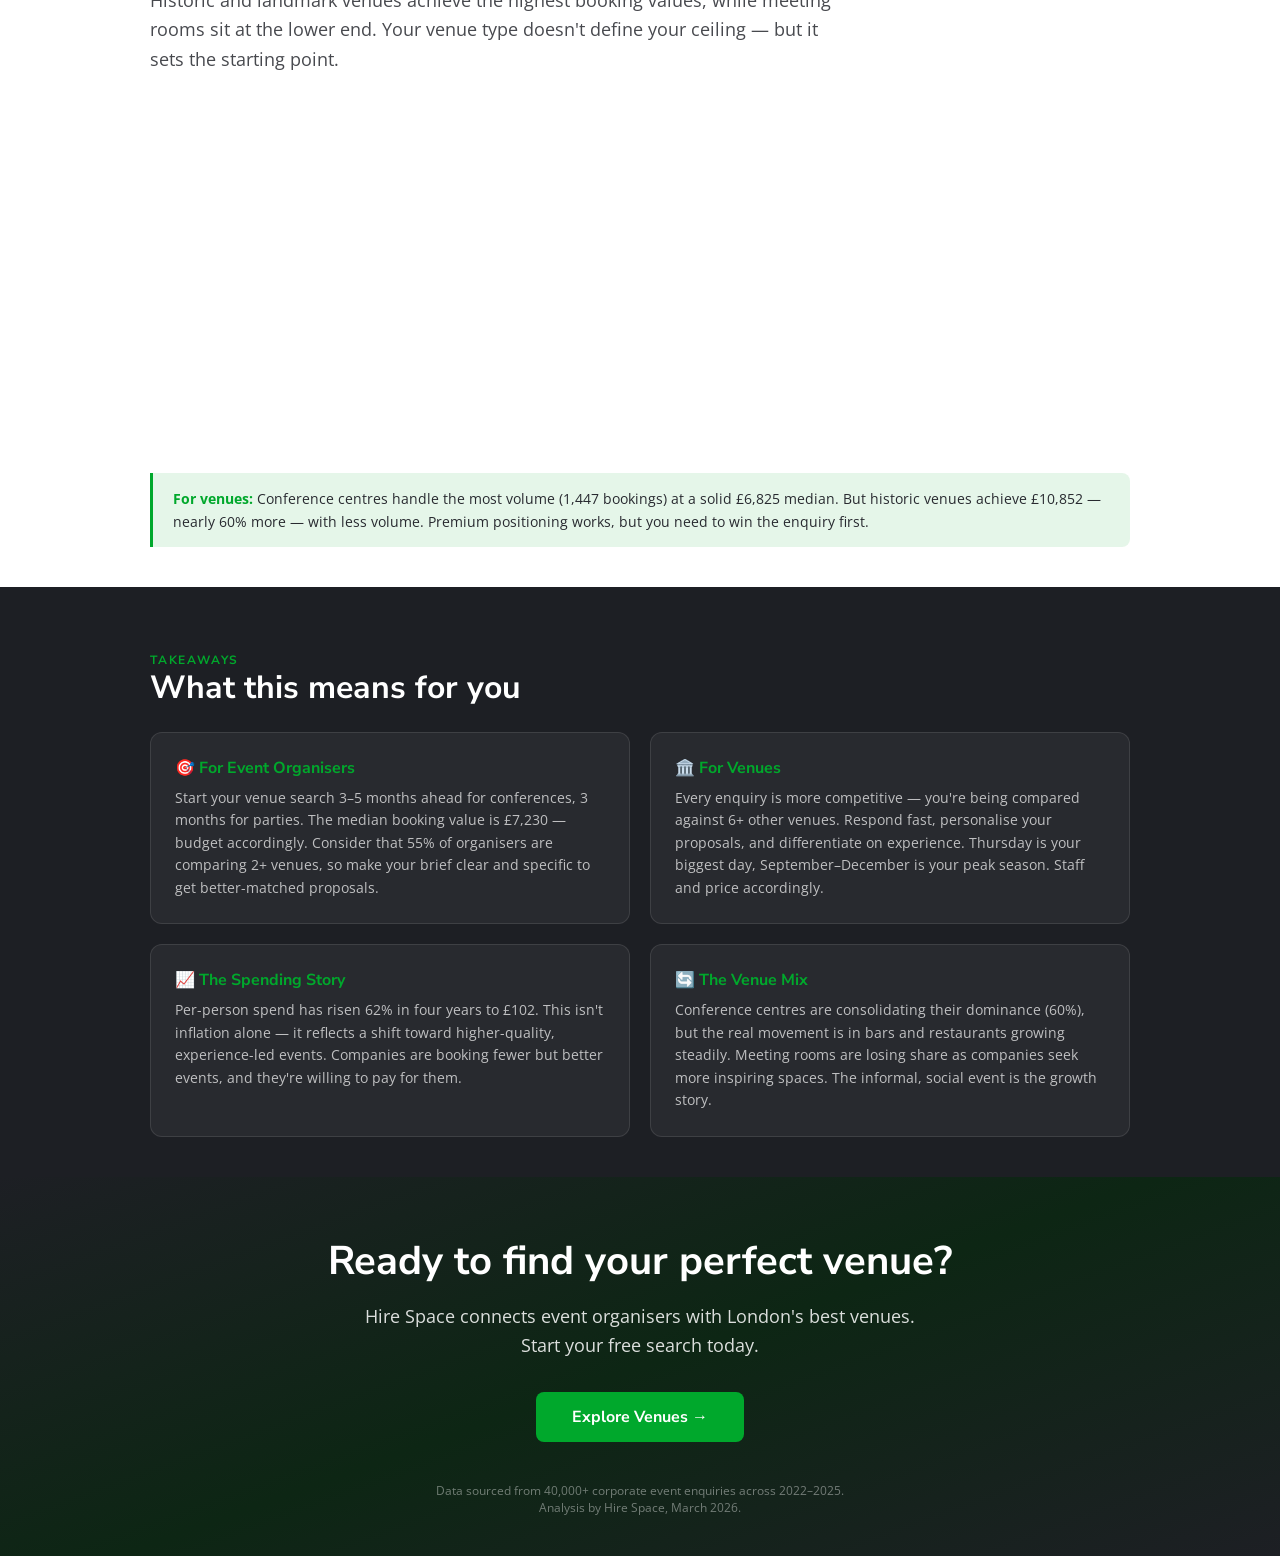
==== commit 1ce700c2: "Rebuild with narrative structure, actual booking data, and design fixes - Switched from budget figur" ====
--- a/index.html
+++ b/index.html
@@ -4,292 +4,330 @@
   <meta charset="UTF-8">
   <meta name="viewport" content="width=device-width, initial-scale=1.0">
   <title>Corporate Events Booking Trends 2022–2025 | Hire Space</title>
-
-  <!-- Fonts -->
-  <link rel="preconnect" href="https://fonts.googleapis.com">
-  <link rel="preconnect" href="https://fonts.gstatic.com" crossorigin>
-
-  <!-- fullpage.js CSS -->
-  <link rel="stylesheet" href="https://cdnjs.cloudflare.com/ajax/libs/fullPage.js/4.0.20/fullpage.min.css">
-
-  <!-- Brand CSS -->
+  <link rel="stylesheet" href="https://cdnjs.cloudflare.com/ajax/libs/fullPage.js/4.0.25/fullpage.min.css">
   <link rel="stylesheet" href="css/styles.css">
-
-  <!-- jQuery → fullpage.js → Chart.js -->
-  <script src="https://cdnjs.cloudflare.com/ajax/libs/jquery/3.7.1/jquery.min.js"></script>
-  <script src="https://cdnjs.cloudflare.com/ajax/libs/fullPage.js/4.0.20/fullpage.min.js"></script>
-  <script src="https://cdnjs.cloudflare.com/ajax/libs/Chart.js/4.4.1/chart.umd.min.js"></script>
 </head>
 <body>
 
-<div id="fullpage">
-
-  <!-- ===================== SLIDE 1: Title ===================== -->
-  <div class="section bg-dark" data-anchor="title">
-    <div class="title-slide">
-      <img class="title-logo" src="https://content.hirespace.com/hubfs/Hire%20Space%20Logo%20White.png" alt="Hire Space">
-      <h1>Corporate Events<br>Booking Trends</h1>
-      <p class="subtitle">Data-driven insights from 22,000+ corporate enquiries across 2022–2025</p>
-    </div>
+  <!-- Logo -->
+  <div class="logo-fixed">
+    <img src="https://content.hirespace.com/hubfs/Hire%20Space%20Logo%20White%20Web%20Header.png" alt="Hire Space" height="28">
   </div>
 
-  <!-- ===================== SLIDE 2: Budget Trajectory ===================== -->
-  <div class="section bg-light" data-anchor="budgets">
-    <div class="slide-header">
-      <img src="assets/logo-white.png" alt="Hire Space">
-      <span class="slide-title">Budget Trajectory</span>
-    </div>
-    <div class="slide-content">
-      <h2 class="slide-heading">Budget Trajectory</h2>
-      <p class="slide-subheading">Median corporate event budgets rose 62% from £6,500 to £10,500 between 2022 and 2025 — a sign of growing ambition and investment in live experiences.</p>
-      <div class="stat-grid">
-        <div class="stat-card"><div class="stat-value">£10,500</div><div class="stat-label">Median budget 2025</div></div>
-        <div class="stat-card"><div class="stat-value">+62%</div><div class="stat-label">Median growth since 2022</div></div>
-        <div class="stat-card"><div class="stat-value">£20k</div><div class="stat-label">75th percentile (stable)</div></div>
-      </div>
-      <div class="chart-area"><canvas id="chartBudget"></canvas></div>
-    </div>
-  </div>
-
-  <!-- ===================== SLIDE 3: Venue Sourcing ===================== -->
-  <div class="section bg-dark" data-anchor="sourcing">
-    <div class="slide-header">
-      <img src="assets/logo-white.png" alt="Hire Space">
-      <span class="slide-title">Venue Sourcing Behaviour</span>
-    </div>
-    <div class="slide-content">
-      <h2 class="slide-heading">Venue Sourcing Behaviour</h2>
-      <p class="slide-subheading">Organisers are shopping harder — the average enquiry now reaches 6.6 venues, up 74% from 3.8 in 2022. Over half of 2025 enquiries went to multiple venues.</p>
-      <div class="stat-grid">
-        <div class="stat-card"><div class="stat-value">6.6</div><div class="stat-label">Avg venues per enquiry (2025)</div></div>
-        <div class="stat-card"><div class="stat-value">55%</div><div class="stat-label">Multi-venue enquiries (2025)</div></div>
-        <div class="stat-card"><div class="stat-value">+74%</div><div class="stat-label">Increase since 2022</div></div>
-      </div>
-      <div class="chart-area"><canvas id="chartVenues"></canvas></div>
-    </div>
-  </div>
-
-  <!-- ===================== SLIDE 4: Lead Times ===================== -->
-  <div class="section bg-gray" data-anchor="leadtimes">
-    <div class="slide-header">
-      <img src="assets/logo-white.png" alt="Hire Space">
-      <span class="slide-title">Lead Times</span>
-    </div>
-    <div class="slide-content">
-      <h2 class="slide-heading">Lead Times</h2>
-      <p class="slide-subheading">Median lead times have stabilised around 57 days, while longer-lead events (75th percentile) stretch to nearly 4 months — planning horizons are widening at the top end.</p>
-      <div class="stat-grid">
-        <div class="stat-card"><div class="stat-value">57 days</div><div class="stat-label">Median lead time (2025)</div></div>
-        <div class="stat-card"><div class="stat-value">113 days</div><div class="stat-label">75th percentile</div></div>
-        <div class="stat-card"><div class="stat-value">22 days</div><div class="stat-label">25th percentile (last-minute)</div></div>
-      </div>
-      <div class="chart-area"><canvas id="chartLeadTimes"></canvas></div>
-    </div>
-  </div>
-
-  <!-- ===================== SLIDE 5: Category Mix ===================== -->
-  <div class="section bg-dark" data-anchor="categories">
-    <div class="slide-header">
-      <img src="assets/logo-white.png" alt="Hire Space">
-      <span class="slide-title">Event Category Mix</span>
-    </div>
-    <div class="slide-content">
-      <h2 class="slide-heading">Event Category Mix</h2>
-      <p class="slide-subheading">Conferences surged from 7% to 21% of corporate bookings — now the dominant category. Meetings remain steady, while experiential formats like screenings and pop-ups are resurging.</p>
-      <div class="chart-area"><canvas id="chartCategory"></canvas></div>
-    </div>
-  </div>
-
-  <!-- ===================== SLIDE 6: Group Sizes & Booking Values ===================== -->
-  <div class="section bg-light" data-anchor="sizes">
-    <div class="slide-header">
-      <img src="assets/logo-white.png" alt="Hire Space">
-      <span class="slide-title">Group Sizes &amp; Booking Values</span>
-    </div>
-    <div class="slide-content">
-      <h2 class="slide-heading">Group Sizes &amp; Booking Values</h2>
-      <p class="slide-subheading">Median group size holds at 60, while the highest-value event types command five-figure median spends.</p>
-      <div class="chart-row">
-        <div class="chart-col">
-          <h3 style="font-size:1rem;margin-bottom:8px;">Group Size Trends</h3>
-          <canvas id="chartGroupSizes"></canvas>
-        </div>
-        <div class="chart-col">
-          <h3 style="font-size:1rem;margin-bottom:8px;">Median Booking Value by Type</h3>
-          <canvas id="chartBookingValues"></canvas>
-        </div>
-      </div>
-    </div>
-  </div>
-
-  <!-- ===================== SLIDE 7: Seasonality & Day of Week ===================== -->
-  <div class="section bg-dark" data-anchor="timing">
-    <div class="slide-header">
-      <img src="assets/logo-white.png" alt="Hire Space">
-      <span class="slide-title">Seasonality &amp; Day of Week</span>
-    </div>
-    <div class="slide-content">
-      <h2 class="slide-heading">Seasonality &amp; Day of Week</h2>
-      <p class="slide-subheading">December dominates at 13.4%, driven by Christmas parties. Thursday is the busiest event day at 25%, with mid-week days attracting the most corporate activity.</p>
-      <div class="chart-row">
-        <div class="chart-col">
-          <h3 style="font-size:1rem;margin-bottom:8px;color:var(--hs-light-text)">Monthly Distribution</h3>
-          <canvas id="chartSeasonality"></canvas>
-        </div>
-        <div class="chart-col">
-          <h3 style="font-size:1rem;margin-bottom:8px;color:var(--hs-light-text)">Day of Week Distribution</h3>
-          <canvas id="chartDayOfWeek"></canvas>
-        </div>
-      </div>
-    </div>
-  </div>
-
-  <!-- ===================== SLIDE 8: Venue Types by Event Type ===================== -->
-  <div class="section bg-gray" data-anchor="venuetypes">
-    <div class="slide-header">
-      <img src="assets/logo-white.png" alt="Hire Space">
-      <span class="slide-title">Venue Types by Event Type</span>
-    </div>
-    <div class="slide-content">
-      <h2 class="slide-heading">Venue Types by Event Type</h2>
-      <p class="slide-subheading">Conference centres dominate most event categories, but each event type has distinctive venue preferences — summer parties lean outdoor and rooftop, Christmas parties favour historic venues and bars.</p>
-      <div class="chart-area"><canvas id="chartVenueTypeEvent"></canvas></div>
-    </div>
-  </div>
-
-  <!-- ===================== SLIDE 9: Venue Type YoY Trends ===================== -->
-  <div class="section bg-light" data-anchor="venuetrends">
-    <div class="slide-header">
-      <img src="assets/logo-white.png" alt="Hire Space">
-      <span class="slide-title">Venue Type YoY Trends</span>
-    </div>
-    <div class="slide-content">
-      <h2 class="slide-heading">Venue Type YoY Trends</h2>
-      <p class="slide-subheading">How venue preferences are shifting year-on-year across the top five event categories.</p>
-      <div class="small-multiples">
-        <div class="sm-panel"><h4>Conference</h4><div class="sm-chart"><canvas id="chartYoY_0"></canvas></div></div>
-        <div class="sm-panel"><h4>Meeting</h4><div class="sm-chart"><canvas id="chartYoY_1"></canvas></div></div>
-        <div class="sm-panel"><h4>Christmas Party</h4><div class="sm-chart"><canvas id="chartYoY_2"></canvas></div></div>
-        <div class="sm-panel"><h4>Summer Party</h4><div class="sm-chart"><canvas id="chartYoY_3"></canvas></div></div>
-        <div class="sm-panel"><h4>Corporate Party</h4><div class="sm-chart"><canvas id="chartYoY_4"></canvas></div></div>
-        <div class="sm-panel" style="display:flex;align-items:center;justify-content:center;">
-          <div style="text-align:center;">
-            <div style="display:flex;flex-wrap:wrap;gap:8px;justify-content:center;">
-              <span style="display:inline-flex;align-items:center;gap:4px;font-size:0.75rem;"><span style="width:12px;height:3px;background:#00A82C;display:inline-block;"></span>Conf. Centre</span>
-              <span style="display:inline-flex;align-items:center;gap:4px;font-size:0.75rem;"><span style="width:12px;height:3px;background:#5B9BD5;display:inline-block;"></span>Hotel</span>
-              <span style="display:inline-flex;align-items:center;gap:4px;font-size:0.75rem;"><span style="width:12px;height:3px;background:#53B04B;display:inline-block;"></span>Meeting Rooms</span>
-              <span style="display:inline-flex;align-items:center;gap:4px;font-size:0.75rem;"><span style="width:12px;height:3px;background:#282A30;display:inline-block;"></span>Historic</span>
-            </div>
-          </div>
-        </div>
-      </div>
-    </div>
-  </div>
-
-  <!-- ===================== SLIDE 10: Repeat Business ===================== -->
-  <div class="section bg-dark" data-anchor="repeat">
-    <div class="slide-header">
-      <img src="assets/logo-white.png" alt="Hire Space">
-      <span class="slide-title">Repeat Business</span>
-    </div>
-    <div class="slide-content">
-      <h2 class="slide-heading">Repeat Business</h2>
-      <p class="slide-subheading">Nearly 18% of companies return to Hire Space across multiple years — a strong loyalty signal in a marketplace model.</p>
-      <div class="stat-grid">
-        <div class="stat-card"><div class="stat-value">3,919</div><div class="stat-label">Multi-year returning companies</div></div>
-        <div class="stat-card"><div class="stat-value">17.8%</div><div class="stat-label">Companies active 2+ years</div></div>
-        <div class="stat-card"><div class="stat-value">276</div><div class="stat-label">Booked every year (2022–2025)</div></div>
-      </div>
-      <div class="chart-area" style="max-width:500px;margin:12px auto 0;"><canvas id="chartRepeat"></canvas></div>
-    </div>
-  </div>
-
-  <!-- ===================== SLIDE 11: Hybrid Events ===================== -->
-  <div class="section bg-gray" data-anchor="hybrid">
-    <div class="slide-header">
-      <img src="assets/logo-white.png" alt="Hire Space">
-      <span class="slide-title">Hybrid Events</span>
-    </div>
-    <div class="slide-content">
-      <h2 class="slide-heading">The Hybrid Trajectory</h2>
-      <p class="slide-subheading">Once a buzzword, hybrid tagging peaked at 4.8% in 2022 and has since all but disappeared from enquiry specifications.</p>
-      <div class="narrative-layout">
-        <div class="narrative-chart"><canvas id="chartHybrid"></canvas></div>
-        <div class="narrative-text">
-          <p>Explicit "hybrid" requests <span class="highlight">peaked at 4.8% in 2022</span> before dropping to near-zero by 2024. But this doesn't mean hybrid died.</p>
-          <p>The reality: hybrid capabilities — AV streaming, camera setups, remote participation tools — became <span class="highlight">standard venue infrastructure</span>. Organisers stopped specifying it because they expect it.</p>
-          <p>For venues, the takeaway is clear: hybrid tech is now table stakes, not a differentiator. It's baked into how modern events operate.</p>
-        </div>
-      </div>
-    </div>
-  </div>
-
-  <!-- ===================== SLIDE 12: Summary & CTA ===================== -->
-  <div class="section bg-dark" data-anchor="summary">
-    <div class="slide-header">
-      <img src="assets/logo-white.png" alt="Hire Space">
-      <span class="slide-title">Summary &amp; Next Steps</span>
-    </div>
-    <div class="slide-content">
-      <h2 class="slide-heading">Key Takeaways</h2>
-      <p class="slide-subheading">What the data tells us about where corporate events are heading.</p>
-      <div class="summary-grid">
-        <div class="summary-item">
-          <h4>Budgets Are Growing</h4>
-          <p>Median budgets up 62% since 2022. Companies are investing more in live experiences and premium venues.</p>
-        </div>
-        <div class="summary-item">
-          <h4>Competition Is Fierce</h4>
-          <p>6.6 venues per enquiry and 55% multi-venue rates mean venues must respond fast with compelling proposals.</p>
-        </div>
-        <div class="summary-item">
-          <h4>Conferences Dominate</h4>
-          <p>Conference share tripled from 7% to 21%. Large-format, content-led events are driving the market.</p>
-        </div>
-        <div class="summary-item">
-          <h4>Loyalty Matters</h4>
-          <p>Nearly 1 in 5 companies return across multiple years. Retention is a major growth lever for venue partners.</p>
-        </div>
-      </div>
-      <div style="text-align:center;">
-        <a href="https://hirespace.com" target="_blank" class="cta-button">Explore Hire Space →</a>
-      </div>
-    </div>
-  </div>
-
-</div><!-- /fullpage -->
-
-<!-- Data + Charts -->
-<script src="js/data.js"></script>
-<script src="js/charts.js"></script>
-
-<script>
-  // Initialise fullpage.js
-  new fullpage('#fullpage', {
-    licenseKey: '',
-    autoScrolling: true,
-    scrollOverflow: true,
-    navigation: true,
-    navigationPosition: 'right',
-    navigationTooltips: ['Title','Budgets','Sourcing','Lead Times','Categories','Sizes & Values','Timing','Venue Types','Venue Trends','Repeat','Hybrid','Summary'],
-    anchors: ['title','budgets','sourcing','leadtimes','categories','sizes','timing','venuetypes','venuetrends','repeat','hybrid','summary'],
-    afterLoad: function(origin, destination) {
-      var idx = destination.index + 1;
-      var el = destination.item;
-      initSlideCharts(idx, el);
-    },
-    onLeave: function(origin, destination) {
-      // Re-init on every enter for fresh animations
-    }
-  });
-
-  // Init first visible slide charts
-  $(function() {
-    var hash = window.location.hash.replace('#','');
-    if (!hash || hash === 'title') return;
-    // fullpage afterLoad will handle it
-  });
-</script>
-
+  <div id="fullpage">
+
+    <!-- ═══ 1. TITLE ═══ -->
+    <div class="section title-slide">
+      <div class="slide-inner">
+        <span class="year-badge">2022 – 2025</span>
+        <h1>Corporate Events<br>Booking Trends</h1>
+        <p>Insights from 40,000+ corporate event enquiries across London's leading venues, analysed to help event organisers plan smarter and venues compete better.</p>
+      </div>
+    </div>
+
+    <!-- ═══ 2. EXECUTIVE SUMMARY ═══ -->
+    <div class="section dark-slide">
+      <div class="slide-inner">
+        <span class="section-label">Executive Summary</span>
+        <h2>The headlines</h2>
+        <p class="subtitle">Four years of corporate event data reveal a market that's spending more, planning further ahead, and shopping harder for the right venue.</p>
+        <div class="stat-grid">
+          <div class="stat-card">
+            <div class="stat-value">£7,230</div>
+            <div class="stat-label">Typical Booking Value</div>
+            <div class="stat-detail">Median actual spend in 2025 — up 156% from 2022</div>
+          </div>
+          <div class="stat-card">
+            <div class="stat-value">£102</div>
+            <div class="stat-label">Cost Per Head</div>
+            <div class="stat-detail">Median per-person spend — up 62% since 2022</div>
+          </div>
+          <div class="stat-card">
+            <div class="stat-value">6.4</div>
+            <div class="stat-label">Venues Considered</div>
+            <div class="stat-detail">Average venues per enquiry — up from 3.7 in 2022</div>
+          </div>
+          <div class="stat-card">
+            <div class="stat-value">84 days</div>
+            <div class="stat-label">Planning Window</div>
+            <div class="stat-detail">Typical lead time — up from 60 days in 2022</div>
+          </div>
+          <div class="stat-card">
+            <div class="stat-value">60%</div>
+            <div class="stat-label">Conference Centres</div>
+            <div class="stat-detail">Share of won bookings in 2025 — dominant and growing</div>
+          </div>
+          <div class="stat-card">
+            <div class="stat-value">Thu</div>
+            <div class="stat-label">Peak Event Day</div>
+            <div class="stat-detail">29% of events fall on Thursday — midweek reigns</div>
+          </div>
+        </div>
+      </div>
+    </div>
+
+    <!-- ═══ 3. MARKET GROWTH ═══ -->
+    <div class="section light-slide">
+      <div class="slide-inner">
+        <span class="section-label">The Market</span>
+        <h2>Fewer enquiries, better outcomes</h2>
+        <p class="subtitle">While total enquiry volume has declined from its 2022 peak, conversion rates have nearly doubled — suggesting both organisers and venues are getting better at matching.</p>
+        <div class="two-col">
+          <div class="chart-container" style="height:320px">
+            <canvas id="chartVolume"></canvas>
+          </div>
+          <div>
+            <div class="callout">
+              <strong>What this means:</strong> The post-pandemic surge of exploratory enquiries has settled. Today's enquiries are more intentional, with organisers increasingly clear on what they need. For venues, every enquiry matters more — response speed and proposal quality are critical.
+            </div>
+            <div class="stat-grid" style="grid-template-columns:1fr 1fr; margin-top:16px">
+              <div class="stat-card">
+                <div class="stat-value">8.3%</div>
+                <div class="stat-label">2025 Conversion</div>
+              </div>
+              <div class="stat-card">
+                <div class="stat-value">2,889</div>
+                <div class="stat-label">Won Bookings</div>
+                <div class="stat-detail">Over 4 years</div>
+              </div>
+            </div>
+          </div>
+        </div>
+        <div class="source-line">Source: Hire Space booking data, corporate enquiries 2022–2025</div>
+      </div>
+    </div>
+
+    <!-- ═══ 4. WHAT COMPANIES ARE SPENDING ═══ -->
+    <div class="section dark-slide">
+      <div class="slide-inner">
+        <span class="section-label">Spending</span>
+        <h2>Companies are spending significantly more</h2>
+        <p class="subtitle">The typical corporate event booking has grown from £2,800 to over £7,200 in just four years — and cost per head has risen from £63 to £102.</p>
+        <div class="chart-row">
+          <div class="chart-col">
+            <h3>Actual Booking Values</h3>
+            <div class="chart-container" style="height:280px">
+              <canvas id="chartValues"></canvas>
+            </div>
+          </div>
+          <div class="chart-col">
+            <h3>Cost Per Head</h3>
+            <div class="chart-container" style="height:280px">
+              <canvas id="chartPPH"></canvas>
+            </div>
+          </div>
+        </div>
+        <div class="callout">
+          <strong>For event organisers:</strong> Budget expectations are rising across the board. Private events and award ceremonies command the highest spend (£17k–18k), while meetings remain the most accessible category at around £830. Plan your budgets against these benchmarks to set realistic expectations.
+        </div>
+      </div>
+    </div>
+
+    <!-- ═══ 5. BOOKING VALUES BY TYPE ═══ -->
+    <div class="section light-slide">
+      <div class="slide-inner">
+        <span class="section-label">Spending by Category</span>
+        <h2>What different events actually cost</h2>
+        <p class="subtitle">Typical booking value varies dramatically by event type — from £828 for meetings to over £17,000 for award ceremonies and private events.</p>
+        <div class="chart-container" style="height:380px">
+          <canvas id="chartValuesByCat"></canvas>
+        </div>
+        <div class="callout">
+          <strong>For venues:</strong> If you're winning corporate parties at £5k but your peers in the award ceremony space are achieving £17k, consider whether your event offering could stretch into higher-value categories.
+        </div>
+      </div>
+    </div>
+
+    <!-- ═══ 6. PLANNING HORIZONS ═══ -->
+    <div class="section dark-slide">
+      <div class="slide-inner">
+        <span class="section-label">Planning</span>
+        <h2>The earlier you book, the better your options</h2>
+        <p class="subtitle">Lead times have stretched significantly since 2022, with the typical booking now placed nearly 3 months ahead. But it varies wildly by event type.</p>
+        <div class="chart-row">
+          <div class="chart-col">
+            <h3>Lead Time Trend</h3>
+            <div class="chart-container" style="height:260px">
+              <canvas id="chartLeadTrend"></canvas>
+            </div>
+          </div>
+          <div class="chart-col">
+            <h3>Lead Time by Event Type</h3>
+            <div class="chart-container" style="height:260px">
+              <canvas id="chartLeadByCat"></canvas>
+            </div>
+          </div>
+        </div>
+        <div class="callout">
+          <strong>Key insight:</strong> Award ceremonies need 5+ months of planning. Conferences average nearly 4 months. Even Christmas parties — which have a fixed date — see organisers booking 3+ months out. If you're an organiser, starting your venue search late means the best spaces are already taken.
+        </div>
+      </div>
+    </div>
+
+    <!-- ═══ 7. WHAT'S BEING BOOKED ═══ -->
+    <div class="section light-slide">
+      <div class="slide-inner">
+        <span class="section-label">Event Types</span>
+        <h2>The rise of the corporate conference</h2>
+        <p class="subtitle">Conferences surged from just 5.5% of won bookings in 2022 to 23.8% in 2024, before settling at 10.3% in 2025. Meanwhile, meetings are declining and experience-led events like corporate parties and networking are gaining ground.</p>
+        <div class="chart-container" style="height:340px">
+          <canvas id="chartCategoryMix"></canvas>
+        </div>
+        <div class="callout">
+          <strong>The story:</strong> Post-pandemic, companies invested heavily in bringing people together for conferences. As that wave normalised, we're seeing a diversification into networking, parties, and experiential formats — events that build culture, not just share information.
+        </div>
+      </div>
+    </div>
+
+    <!-- ═══ 8. WHEN EVENTS HAPPEN ═══ -->
+    <div class="section dark-slide">
+      <div class="slide-inner">
+        <span class="section-label">Timing</span>
+        <h2>Peak windows: when to book, when to prepare</h2>
+        <p class="subtitle">December is the busiest month, driven by Christmas parties. But the real insight is in the seasonal patterns by event type.</p>
+        <div class="chart-row">
+          <div class="chart-col">
+            <h3>Monthly Distribution</h3>
+            <div class="chart-container" style="height:250px">
+              <canvas id="chartSeasonality"></canvas>
+            </div>
+          </div>
+          <div class="chart-col">
+            <h3>Day of Week</h3>
+            <div class="chart-container" style="height:250px">
+              <canvas id="chartDOW"></canvas>
+            </div>
+          </div>
+        </div>
+        <div class="callout">
+          <strong>For venues:</strong> Thursday is the single busiest event day (29%). June and September are peak conference months. Staff your sales team accordingly — and consider that August is your quietest month at just 3%.
+        </div>
+      </div>
+    </div>
+
+    <!-- ═══ 9. VENUE SHOPPING ═══ -->
+    <div class="section light-slide">
+      <div class="slide-inner">
+        <span class="section-label">Venue Selection</span>
+        <h2>Organisers are shopping harder than ever</h2>
+        <p class="subtitle">The average enquiry now considers 6.4 venues — up 73% from 3.7 in 2022. Over half of all enquiries are multi-venue, meaning competition for every booking is intensifying.</p>
+        <div class="two-col">
+          <div class="chart-container" style="height:300px">
+            <canvas id="chartShopping"></canvas>
+          </div>
+          <div>
+            <div class="callout">
+              <strong>What this tells us:</strong> Organisers have more choice and they're using it. Your venue isn't just competing on price — it's competing on response time, proposal quality, and the experience of the enquiry process itself. Venues that respond within hours, not days, have a significant edge.
+            </div>
+            <h3 style="margin-top:20px">When hotels are shortlisted…</h3>
+            <div style="margin-top:10px">
+              <div class="co-occur-row">
+                <span class="co-occur-label">+ Conf. Centre</span>
+                <div class="co-occur-bar-wrap">
+                  <div class="co-occur-bar" style="width:92%; background:var(--hs-green)">92%</div>
+                </div>
+              </div>
+              <div class="co-occur-row">
+                <span class="co-occur-label">+ Outdoor</span>
+                <div class="co-occur-bar-wrap">
+                  <div class="co-occur-bar" style="width:46%; background:var(--hs-green-hover)">46%</div>
+                </div>
+              </div>
+              <div class="co-occur-row">
+                <span class="co-occur-label">+ Rooftop</span>
+                <div class="co-occur-bar-wrap">
+                  <div class="co-occur-bar" style="width:43%; background:var(--hs-green-light)">43%</div>
+                </div>
+              </div>
+            </div>
+            <p class="insight">Hotels almost always compete with conference centres. Position your offering against their strengths — F&B, accommodation, and one-stop service.</p>
+          </div>
+        </div>
+      </div>
+    </div>
+
+    <!-- ═══ 10. VENUE TYPES DEEP DIVE ═══ -->
+    <div class="section dark-slide">
+      <div class="slide-inner">
+        <span class="section-label">Venue Types</span>
+        <h2>Conference centres dominate — but the mix is shifting</h2>
+        <p class="subtitle">60% of won bookings in 2025 went to conference centres, up from 51% in 2022. But bars, restaurants, and hotels are all steadily growing their share.</p>
+        <div class="two-col">
+          <div class="chart-container" style="height:320px">
+            <canvas id="chartVenueYoY"></canvas>
+          </div>
+          <div>
+            <h3>Emerging trends</h3>
+            <div class="callout" style="margin-top:10px">
+              <strong>Bars:</strong> Growing from 8.7% → 11.6% of bookings. The social, informal event is on the rise — corporates want experiences, not boardrooms.
+            </div>
+            <div class="callout" style="margin-top:10px">
+              <strong>Hotels:</strong> Jumped from 17.9% to 21.2% in 2025 after being flat. The all-inclusive package is increasingly appealing for multi-day events.
+            </div>
+            <div class="callout" style="margin-top:10px">
+              <strong>Meeting Rooms:</strong> Declining from 22.2% → 18.4%. As hybrid work normalises, companies are booking fewer standalone meeting rooms and opting for more distinctive spaces.
+            </div>
+          </div>
+        </div>
+      </div>
+    </div>
+
+    <!-- ═══ 11. VENUE PRICING ═══ -->
+    <div class="section light-slide">
+      <div class="slide-inner">
+        <span class="section-label">Venue Pricing</span>
+        <h2>What different venue types command</h2>
+        <p class="subtitle">Historic and landmark venues achieve the highest booking values, while meeting rooms sit at the lower end. Your venue type doesn't define your ceiling — but it sets the starting point.</p>
+        <div class="chart-container" style="height:360px">
+          <canvas id="chartVenuePricing"></canvas>
+        </div>
+        <div class="callout">
+          <strong>For venues:</strong> Conference centres handle the most volume (1,447 bookings) at a solid £6,825 median. But historic venues achieve £10,852 — nearly 60% more — with less volume. Premium positioning works, but you need to win the enquiry first.
+        </div>
+      </div>
+    </div>
+
+    <!-- ═══ 12. KEY INSIGHTS ═══ -->
+    <div class="section dark-slide">
+      <div class="slide-inner">
+        <span class="section-label">Takeaways</span>
+        <h2>What this means for you</h2>
+        <div class="insights-grid">
+          <div class="insight-card">
+            <h3>🎯 For Event Organisers</h3>
+            <p>Start your venue search 3–5 months ahead for conferences, 3 months for parties. The median booking value is £7,230 — budget accordingly. Consider that 55% of organisers are comparing 2+ venues, so make your brief clear and specific to get better-matched proposals.</p>
+          </div>
+          <div class="insight-card">
+            <h3>🏛️ For Venues</h3>
+            <p>Every enquiry is more competitive — you're being compared against 6+ other venues. Respond fast, personalise your proposals, and differentiate on experience. Thursday is your biggest day, September–December is your peak season. Staff and price accordingly.</p>
+          </div>
+          <div class="insight-card">
+            <h3>📈 The Spending Story</h3>
+            <p>Per-person spend has risen 62% in four years to £102. This isn't inflation alone — it reflects a shift toward higher-quality, experience-led events. Companies are booking fewer but better events, and they're willing to pay for them.</p>
+          </div>
+          <div class="insight-card">
+            <h3>🔄 The Venue Mix</h3>
+            <p>Conference centres are consolidating their dominance (60%), but the real movement is in bars and restaurants growing steadily. Meeting rooms are losing share as companies seek more inspiring spaces. The informal, social event is the growth story.</p>
+          </div>
+        </div>
+      </div>
+    </div>
+
+    <!-- ═══ 13. CTA ═══ -->
+    <div class="section cta-slide">
+      <div class="slide-inner">
+        <h2>Ready to find your perfect venue?</h2>
+        <p class="subtitle" style="margin: 0 auto; text-align:center; margin-bottom:8px">Hire Space connects event organisers with London's best venues.<br>Start your free search today.</p>
+        <a href="https://hirespace.com" class="cta-btn" target="_blank">Explore Venues →</a>
+        <p style="margin-top:40px; font-size:0.75rem; opacity:0.4">Data sourced from 40,000+ corporate event enquiries across 2022–2025.<br>Analysis by Hire Space, March 2026.</p>
+      </div>
+    </div>
+
+  </div><!-- /fullpage -->
+
+  <script src="https://cdnjs.cloudflare.com/ajax/libs/fullPage.js/4.0.25/fullpage.min.js"></script>
+  <script src="https://cdn.jsdelivr.net/npm/chart.js@4.4.1/dist/chart.umd.min.js"></script>
+  <script src="js/data.js"></script>
+  <script src="js/charts.js"></script>
 </body>
 </html>
--- a/css/styles.css
+++ b/css/styles.css
@@ -3,352 +3,395 @@
    Brand Stylesheet
    =================================================== */
 
-/* --- Fonts ---------------------------------------- */
-@import url('https://fonts.googleapis.com/css2?family=Nunito+Sans:wght@400;600;700;800&family=Open+Sans:wght@400;600;700&display=swap');
+/* ── Fonts ── */
+@import url('https://fonts.googleapis.com/css2?family=Nunito+Sans:ital,wght@0,300;0,400;0,600;0,700;0,800;1,400&family=Open+Sans:wght@300;400;500;600;700&display=swap');
 
 :root {
-  /* Brand colours */
-  --hs-green:       #00A82C;
+  --hs-green: #00A82C;
   --hs-green-hover: #53B04B;
-  --hs-dark:        #282A30;
-  --hs-darkest:     #1d1f24;
-  --hs-light-gray:  #EBEDF0;
-  --hs-white:       #FFFFFF;
-  --hs-light-text:  #F7F9FC;
-  --hs-border:      #BBBDBF;
-
-  /* Typography */
-  --font-heading: 'Nunito Sans', 'brandon-grotesque', Helvetica, Arial, sans-serif;
-  --font-body:    'Open Sans', Helvetica, Arial, sans-serif;
-}
-
-/* --- Reset & base --------------------------------- */
+  --hs-green-light: #7DC87D;
+  --hs-green-dark: #3D7A3D;
+  --hs-dark: #282A30;
+  --hs-darkest: #1d1f24;
+  --hs-light: #EBEDF0;
+  --hs-lightest: #F7F9FC;
+  --hs-white: #FFFFFF;
+  --hs-border: #BBBDBF;
+  --hs-blue: #5B9BD5;
+  --hs-blue-light: #8FBCE6;
+  --hs-amber: #E8A838;
+  --hs-red: #D94F4F;
+  --font-heading: 'Nunito Sans', sans-serif;
+  --font-body: 'Open Sans', sans-serif;
+}
+
+/* ── Reset ── */
 *, *::before, *::after { box-sizing: border-box; margin: 0; padding: 0; }
 
 html, body {
   font-family: var(--font-body);
   color: var(--hs-dark);
+  background: var(--hs-darkest);
   -webkit-font-smoothing: antialiased;
-}
-
-/* --- fullpage.js overrides ------------------------ */
-#fullpage { }
-
-.section {
-  position: relative;
   overflow: hidden;
 }
 
-/* Navigation dots */
+/* ── fullpage.js overrides ── */
+#fullpage { background: var(--hs-darkest); }
+
+.fp-right { right: 20px !important; }
 #fp-nav ul li a span,
 .fp-slidesNav ul li a span {
-  background: var(--hs-green) !important;
-  width: 10px !important;
-  height: 10px !important;
-  margin: -5px 0 0 -5px !important;
+  background: var(--hs-border) !important;
+  width: 8px !important;
+  height: 8px !important;
+  margin: -4px 0 0 -4px !important;
 }
 #fp-nav ul li a.active span,
 .fp-slidesNav ul li a.active span {
   background: var(--hs-green) !important;
-  width: 14px !important;
-  height: 14px !important;
-  margin: -7px 0 0 -7px !important;
+  width: 12px !important;
+  height: 12px !important;
+  margin: -6px 0 0 -6px !important;
 }
 #fp-nav ul li .fp-tooltip {
-  font-family: var(--font-body);
-  color: var(--hs-light-text);
-  background: var(--hs-dark);
-  padding: 4px 10px;
-  border-radius: 4px;
-}
-
-/* --- Header bar ----------------------------------- */
-.slide-header {
-  position: absolute;
-  top: 0; left: 0; right: 0;
-  height: 56px;
-  background: var(--hs-darkest);
+  font-family: var(--font-body) !important;
+  font-size: 13px !important;
+  color: var(--hs-white) !important;
+  background: var(--hs-dark) !important;
+  padding: 4px 10px !important;
+  border-radius: 4px !important;
+}
+
+/* ── Logo ── */
+.logo-fixed {
+  position: fixed;
+  top: 24px;
+  left: 32px;
+  z-index: 100;
+  opacity: 0.9;
+  transition: opacity 0.3s;
+}
+.logo-fixed:hover { opacity: 1; }
+.logo-fixed img { height: 28px; width: auto; }
+
+/* ── Slide base ── */
+.section {
   display: flex;
   align-items: center;
-  padding: 0 40px;
-  z-index: 10;
-}
-.slide-header img {
-  height: 28px;
-  margin-right: 20px;
-}
-.slide-header .slide-title {
-  font-family: var(--font-heading);
-  font-weight: 700;
-  font-size: 14px;
-  text-transform: uppercase;
-  letter-spacing: 1.5px;
-  color: var(--hs-light-text);
-}
-
-/* --- Green accent stripe at bottom ---------------- */
-.section::after {
-  content: '';
-  position: absolute;
-  bottom: 0; left: 0; right: 0;
-  height: 4px;
-  background: var(--hs-green);
-  z-index: 5;
-}
-
-/* --- Slide backgrounds ----------------------------- */
-.bg-dark {
-  background: var(--hs-dark);
-  color: var(--hs-light-text);
-}
-.bg-light {
+  justify-content: center;
+}
+
+.slide-inner {
+  width: 100%;
+  max-width: 1100px;
+  margin: 0 auto;
+  padding: 60px 60px 40px;
+}
+
+/* ── Dark slides ── */
+.dark-slide {
+  background: var(--hs-darkest);
+  color: var(--hs-lightest);
+}
+.dark-slide h1, .dark-slide h2, .dark-slide h3 {
+  color: var(--hs-white);
+}
+
+/* ── Light slides ── */
+.light-slide {
   background: var(--hs-white);
   color: var(--hs-dark);
 }
-.bg-gray {
-  background: var(--hs-light-gray);
-  color: var(--hs-dark);
-}
-
-/* --- Slide content container ----------------------- */
-.slide-content {
-  max-width: 1200px;
-  margin: 0 auto;
-  padding: 80px 40px 40px;
-  height: 100vh;
-  display: flex;
-  flex-direction: column;
-  justify-content: center;
-}
-
-/* --- Typography ------------------------------------ */
-h1, h2, h3 {
+
+/* ── Green accent slides ── */
+.accent-slide {
+  background: linear-gradient(135deg, var(--hs-darkest) 0%, #1a2e1f 100%);
+  color: var(--hs-lightest);
+}
+.accent-slide h2 { color: var(--hs-green); }
+
+/* ── Typography ── */
+h1 {
   font-family: var(--font-heading);
   font-weight: 800;
-}
-
-.slide-heading {
-  font-size: 2.2rem;
-  margin-bottom: 8px;
+  font-size: 3rem;
+  line-height: 1.15;
+  margin-bottom: 0.5em;
+}
+h2 {
+  font-family: var(--font-heading);
+  font-weight: 700;
+  font-size: 2rem;
   line-height: 1.2;
-}
-.slide-subheading {
-  font-size: 1.1rem;
+  margin-bottom: 0.4em;
+}
+h3 {
+  font-family: var(--font-heading);
+  font-weight: 700;
+  font-size: 1.25rem;
+  margin-bottom: 0.3em;
+}
+.subtitle {
+  font-size: 1.15rem;
   font-weight: 400;
+  line-height: 1.6;
   opacity: 0.85;
-  margin-bottom: 24px;
-  line-height: 1.5;
-}
-
-.bg-dark .slide-heading { color: var(--hs-white); }
-.bg-dark .slide-subheading { color: var(--hs-light-text); }
-.bg-light .slide-heading,
-.bg-gray .slide-heading { color: var(--hs-dark); }
-
-/* --- Stat callout boxes ---------------------------- */
-.stat-grid {
-  display: grid;
-  grid-template-columns: repeat(auto-fit, minmax(220px, 1fr));
-  gap: 16px;
-  margin-top: 16px;
-}
-.stat-card {
-  padding: 20px 24px;
-  border-radius: 8px;
-  border-left: 4px solid var(--hs-green);
-}
-.bg-dark .stat-card {
-  background: rgba(255,255,255,0.08);
-}
-.bg-light .stat-card,
-.bg-gray .stat-card {
-  background: var(--hs-light-gray);
-}
-.stat-card .stat-value {
-  font-family: var(--font-heading);
-  font-size: 2rem;
-  font-weight: 800;
+  max-width: 700px;
+}
+.dark-slide .subtitle { color: rgba(255,255,255,0.7); }
+
+.section-label {
+  font-family: var(--font-heading);
+  font-weight: 700;
+  font-size: 0.75rem;
+  letter-spacing: 0.15em;
+  text-transform: uppercase;
   color: var(--hs-green);
-  line-height: 1.1;
-}
-.stat-card .stat-label {
-  font-size: 0.85rem;
-  margin-top: 4px;
-  opacity: 0.8;
-}
-
-/* --- Chart containers ------------------------------ */
-.chart-area {
-  flex: 1;
-  position: relative;
-  min-height: 0;
+  margin-bottom: 12px;
+}
+
+p.insight {
+  font-size: 0.95rem;
+  line-height: 1.7;
+  max-width: 700px;
   margin-top: 12px;
 }
-.chart-area canvas {
-  max-height: 100%;
-}
-
-.chart-row {
-  display: flex;
-  gap: 24px;
-  flex: 1;
-  min-height: 0;
-  margin-top: 12px;
-}
-.chart-col {
-  flex: 1;
-  position: relative;
-  min-height: 0;
-}
-.chart-col canvas {
-  max-height: 100%;
-}
-
-/* Small multiples grid */
-.small-multiples {
-  display: grid;
-  grid-template-columns: repeat(3, 1fr);
-  gap: 16px;
-  flex: 1;
-  min-height: 0;
-  margin-top: 12px;
-}
-.small-multiples .sm-panel {
-  position: relative;
-  background: rgba(255,255,255,0.05);
-  border-radius: 8px;
-  padding: 12px;
-}
-.bg-light .small-multiples .sm-panel,
-.bg-gray .small-multiples .sm-panel {
-  background: var(--hs-light-gray);
-}
-.sm-panel h4 {
-  font-family: var(--font-heading);
-  font-size: 0.85rem;
-  font-weight: 700;
-  margin-bottom: 6px;
-  text-transform: uppercase;
-  letter-spacing: 0.5px;
-}
-.sm-panel .sm-chart {
-  position: relative;
-  height: calc(100% - 28px);
-}
-
-/* --- Title slide ----------------------------------- */
+.dark-slide p.insight { color: rgba(255,255,255,0.65); }
+.light-slide p.insight { color: rgba(40,42,48,0.7); }
+
+/* ── Title slide ── */
 .title-slide {
+  background: linear-gradient(160deg, var(--hs-darkest) 0%, #0d2614 50%, var(--hs-darkest) 100%);
+  text-align: center;
+  color: var(--hs-white);
+}
+.title-slide .slide-inner {
   display: flex;
   flex-direction: column;
   align-items: center;
   justify-content: center;
+}
+.title-slide h1 {
+  font-size: 3.5rem;
+  background: linear-gradient(135deg, var(--hs-white) 0%, var(--hs-green) 100%);
+  -webkit-background-clip: text;
+  -webkit-text-fill-color: transparent;
+  background-clip: text;
+}
+.title-slide .year-badge {
+  display: inline-block;
+  background: var(--hs-green);
+  color: var(--hs-white);
+  padding: 6px 20px;
+  border-radius: 20px;
+  font-family: var(--font-heading);
+  font-weight: 700;
+  font-size: 0.95rem;
+  letter-spacing: 0.05em;
+  margin-bottom: 24px;
+}
+.title-slide p {
+  font-size: 1.1rem;
+  color: rgba(255,255,255,0.6);
+  max-width: 500px;
+  line-height: 1.6;
+}
+
+/* ── Stat cards ── */
+.stat-grid {
+  display: grid;
+  grid-template-columns: repeat(auto-fit, minmax(200px, 1fr));
+  gap: 20px;
+  margin-top: 24px;
+}
+.stat-card {
+  background: rgba(255,255,255,0.06);
+  border: 1px solid rgba(255,255,255,0.1);
+  border-radius: 12px;
+  padding: 20px 24px;
   text-align: center;
-  height: 100vh;
-  padding: 40px;
-}
-.title-slide img.title-logo {
-  height: 48px;
-  margin-bottom: 32px;
-}
-.title-slide h1 {
-  font-size: 3rem;
-  line-height: 1.15;
-  margin-bottom: 16px;
-}
-.title-slide .subtitle {
-  font-size: 1.25rem;
-  font-weight: 400;
-  opacity: 0.85;
-  max-width: 600px;
-}
-
-/* --- Summary / CTA slide -------------------------- */
-.summary-grid {
-  display: grid;
-  grid-template-columns: repeat(2, 1fr);
+}
+.light-slide .stat-card {
+  background: var(--hs-lightest);
+  border-color: var(--hs-light);
+}
+.stat-card .stat-value {
+  font-family: var(--font-heading);
+  font-weight: 800;
+  font-size: 2rem;
+  color: var(--hs-green);
+  line-height: 1.2;
+}
+.stat-card .stat-label {
+  font-size: 0.8rem;
+  font-weight: 600;
+  text-transform: uppercase;
+  letter-spacing: 0.08em;
+  margin-top: 6px;
+  opacity: 0.7;
+}
+.stat-card .stat-detail {
+  font-size: 0.78rem;
+  margin-top: 4px;
+  opacity: 0.55;
+}
+
+/* ── Chart containers ── */
+.chart-container {
+  position: relative;
+  margin-top: 20px;
+  width: 100%;
+}
+.chart-container canvas {
+  width: 100% !important;
+}
+.chart-row {
+  display: grid;
+  grid-template-columns: 1fr 1fr;
+  gap: 30px;
+  margin-top: 20px;
+}
+.chart-col h3 {
+  font-size: 1rem;
+  margin-bottom: 10px;
+}
+.chart-col {
+  min-height: 0;
+}
+
+/* ── Insight callout ── */
+.callout {
+  background: rgba(0, 168, 44, 0.1);
+  border-left: 3px solid var(--hs-green);
+  padding: 14px 20px;
+  border-radius: 0 8px 8px 0;
+  margin-top: 20px;
+  font-size: 0.9rem;
+  line-height: 1.6;
+}
+.dark-slide .callout {
+  background: rgba(0, 168, 44, 0.08);
+  color: rgba(255,255,255,0.8);
+}
+.callout strong { color: var(--hs-green); }
+
+/* ── Key insights grid ── */
+.insights-grid {
+  display: grid;
+  grid-template-columns: 1fr 1fr;
   gap: 20px;
-  margin: 24px 0;
-}
-.summary-item {
-  padding: 20px;
-  border-radius: 8px;
-  border-left: 4px solid var(--hs-green);
-}
-.bg-dark .summary-item {
-  background: rgba(255,255,255,0.08);
-}
-.summary-item h4 {
-  font-family: var(--font-heading);
-  font-weight: 700;
+  margin-top: 24px;
+}
+.insight-card {
+  background: rgba(255,255,255,0.05);
+  border: 1px solid rgba(255,255,255,0.1);
+  border-radius: 12px;
+  padding: 24px;
+}
+.insight-card h3 {
+  color: var(--hs-green);
   font-size: 1rem;
-  margin-bottom: 6px;
-  color: var(--hs-green);
-}
-.summary-item p {
-  font-size: 0.9rem;
-  line-height: 1.5;
-}
-.cta-button {
+  margin-bottom: 8px;
+}
+.insight-card p {
+  font-size: 0.88rem;
+  line-height: 1.6;
+  color: rgba(255,255,255,0.7);
+}
+
+/* ── Co-occurrence bars ── */
+.co-occur-row {
+  display: flex;
+  align-items: center;
+  margin-bottom: 10px;
+  font-size: 0.85rem;
+}
+.co-occur-label {
+  width: 160px;
+  flex-shrink: 0;
+  font-weight: 600;
+  text-align: right;
+  padding-right: 12px;
+}
+.co-occur-bar-wrap {
+  flex: 1;
+  height: 26px;
+  background: rgba(255,255,255,0.06);
+  border-radius: 4px;
+  overflow: hidden;
+  position: relative;
+}
+.light-slide .co-occur-bar-wrap {
+  background: var(--hs-light);
+}
+.co-occur-bar {
+  height: 100%;
+  border-radius: 4px;
+  display: flex;
+  align-items: center;
+  padding-left: 8px;
+  font-weight: 600;
+  font-size: 0.78rem;
+  color: var(--hs-white);
+  transition: width 1s ease;
+}
+
+/* ── Two-column layout ── */
+.two-col {
+  display: grid;
+  grid-template-columns: 1fr 1fr;
+  gap: 40px;
+  align-items: start;
+}
+.two-col-wide-left {
+  display: grid;
+  grid-template-columns: 1.2fr 0.8fr;
+  gap: 40px;
+  align-items: start;
+}
+
+/* ── CTA slide ── */
+.cta-slide {
+  background: linear-gradient(160deg, var(--hs-darkest) 0%, #0d2614 50%, var(--hs-darkest) 100%);
+  text-align: center;
+  color: var(--hs-white);
+}
+.cta-slide h2 {
+  font-size: 2.5rem;
+  color: var(--hs-white);
+}
+.cta-slide .cta-btn {
   display: inline-block;
   margin-top: 24px;
-  padding: 14px 32px;
+  padding: 14px 36px;
   background: var(--hs-green);
   color: var(--hs-white);
   font-family: var(--font-heading);
   font-weight: 700;
   font-size: 1rem;
+  border-radius: 8px;
   text-decoration: none;
-  border-radius: 6px;
-  text-transform: uppercase;
-  letter-spacing: 1px;
-  transition: background 0.2s;
-}
-.cta-button:hover {
-  background: var(--hs-green-hover);
-}
-
-/* --- Narrative text (hybrid slide) ---------------- */
-.narrative-layout {
-  display: flex;
-  gap: 32px;
-  flex: 1;
-  min-height: 0;
-  margin-top: 12px;
-  align-items: center;
-}
-.narrative-chart {
-  flex: 1;
-  position: relative;
-  min-height: 200px;
-}
-.narrative-text {
-  flex: 1;
-}
-.narrative-text p {
-  font-size: 1rem;
-  line-height: 1.65;
-  margin-bottom: 12px;
-}
-.narrative-text .highlight {
-  color: var(--hs-green);
-  font-weight: 700;
-}
-
-/* --- Responsive ----------------------------------- */
+  transition: background 0.3s;
+}
+.cta-slide .cta-btn:hover { background: var(--hs-green-hover); }
+
+/* ── Footer source line ── */
+.source-line {
+  position: absolute;
+  bottom: 20px;
+  left: 60px;
+  font-size: 0.7rem;
+  opacity: 0.35;
+}
+
+/* ── Responsive ── */
 @media (max-width: 900px) {
-  .slide-content { padding: 70px 20px 24px; }
-  .slide-heading { font-size: 1.6rem; }
-  .title-slide h1 { font-size: 2rem; }
-  .chart-row { flex-direction: column; }
-  .small-multiples { grid-template-columns: repeat(2, 1fr); }
-  .summary-grid { grid-template-columns: 1fr; }
-  .narrative-layout { flex-direction: column; }
-  .stat-grid { grid-template-columns: 1fr 1fr; }
-}
-
-@media (max-width: 600px) {
-  .slide-header { padding: 0 16px; height: 48px; }
-  .slide-header img { height: 22px; }
-  .stat-grid { grid-template-columns: 1fr; }
-  .small-multiples { grid-template-columns: 1fr; }
-}
+  .slide-inner { padding: 40px 30px 30px; }
+  h1 { font-size: 2.2rem; }
+  h2 { font-size: 1.5rem; }
+  .title-slide h1 { font-size: 2.5rem; }
+  .stat-grid { grid-template-columns: repeat(2, 1fr); gap: 12px; }
+  .chart-row, .two-col, .two-col-wide-left, .insights-grid { grid-template-columns: 1fr; }
+  .stat-card .stat-value { font-size: 1.5rem; }
+}
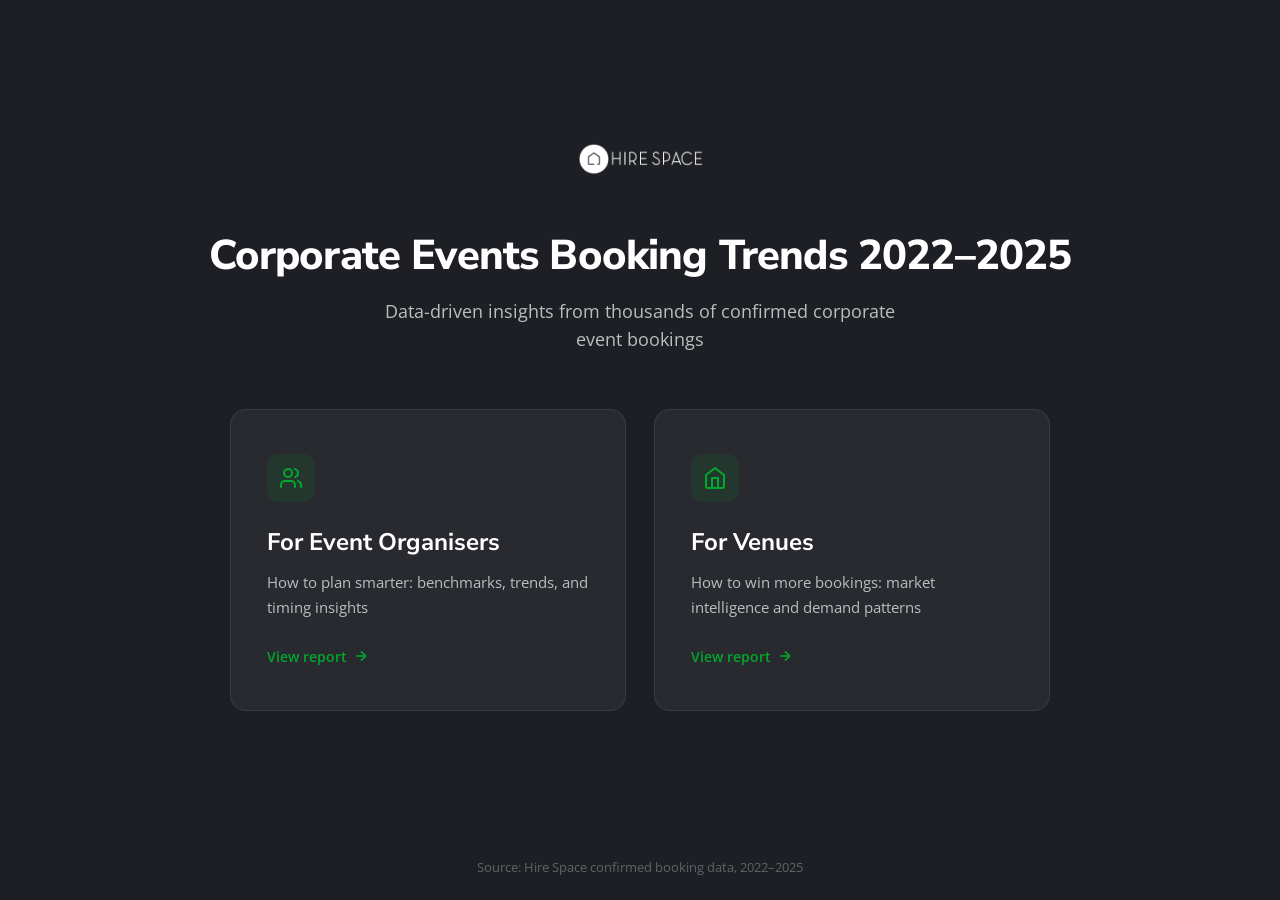
==== commit 9d476d99: "Split into two audience-specific reports with landing page - Landing page (index.html) with audience" ====
--- a/index.html
+++ b/index.html
@@ -3,331 +3,256 @@
 <head>
   <meta charset="UTF-8">
   <meta name="viewport" content="width=device-width, initial-scale=1.0">
-  <title>Corporate Events Booking Trends 2022–2025 | Hire Space</title>
-  <link rel="stylesheet" href="https://cdnjs.cloudflare.com/ajax/libs/fullPage.js/4.0.25/fullpage.min.css">
-  <link rel="stylesheet" href="css/styles.css">
+  <title>Corporate Events Booking Trends 2022-2025 | Hire Space</title>
+  <link rel="preconnect" href="https://fonts.googleapis.com">
+  <link rel="preconnect" href="https://fonts.gstatic.com" crossorigin>
+  <link href="https://fonts.googleapis.com/css2?family=Nunito+Sans:wght@400;600;700;800&family=Open+Sans:wght@400;500;600&display=swap" rel="stylesheet">
+  <style>
+    :root {
+      --hs-green: #00A82C;
+      --hs-green-hover: #53B04B;
+      --hs-dark: #282A30;
+      --hs-darkest: #1d1f24;
+      --hs-white: #FFFFFF;
+      --hs-lightest: #F7F9FC;
+      --hs-border: #BBBDBF;
+    }
+
+    *, *::before, *::after {
+      margin: 0;
+      padding: 0;
+      box-sizing: border-box;
+    }
+
+    body {
+      font-family: 'Open Sans', sans-serif;
+      background-color: var(--hs-darkest);
+      color: var(--hs-white);
+      min-height: 100vh;
+      display: flex;
+      flex-direction: column;
+      -webkit-font-smoothing: antialiased;
+      -moz-osx-font-smoothing: grayscale;
+    }
+
+    h1, h2, h3, h4 {
+      font-family: 'Nunito Sans', sans-serif;
+    }
+
+    .page {
+      flex: 1;
+      display: flex;
+      flex-direction: column;
+      align-items: center;
+      justify-content: center;
+      padding: 60px 24px 40px;
+    }
+
+    .logo {
+      margin-bottom: 56px;
+    }
+
+    .logo img {
+      height: 32px;
+      display: block;
+    }
+
+    .title {
+      font-size: 2.6rem;
+      font-weight: 800;
+      text-align: center;
+      line-height: 1.2;
+      letter-spacing: -0.02em;
+      margin-bottom: 16px;
+    }
+
+    .subtitle {
+      font-size: 1.1rem;
+      color: var(--hs-border);
+      text-align: center;
+      max-width: 560px;
+      line-height: 1.6;
+      margin-bottom: 56px;
+    }
+
+    .cards {
+      display: grid;
+      grid-template-columns: 1fr 1fr;
+      gap: 28px;
+      width: 100%;
+      max-width: 820px;
+    }
+
+    .card {
+      background: var(--hs-dark);
+      border: 1px solid rgba(255, 255, 255, 0.08);
+      border-radius: 16px;
+      padding: 44px 36px;
+      text-decoration: none;
+      color: var(--hs-white);
+      transition: border-color 0.3s ease, box-shadow 0.3s ease, transform 0.2s ease;
+      display: flex;
+      flex-direction: column;
+      position: relative;
+      overflow: hidden;
+    }
+
+    .card::before {
+      content: '';
+      position: absolute;
+      top: 0;
+      left: 0;
+      right: 0;
+      height: 3px;
+      background: var(--hs-green);
+      opacity: 0;
+      transition: opacity 0.3s ease;
+    }
+
+    .card:hover {
+      border-color: var(--hs-green);
+      box-shadow: 0 0 30px rgba(0, 168, 44, 0.15), 0 8px 32px rgba(0, 0, 0, 0.3);
+      transform: translateY(-4px);
+    }
+
+    .card:hover::before {
+      opacity: 1;
+    }
+
+    .card-icon {
+      width: 48px;
+      height: 48px;
+      border-radius: 12px;
+      background: rgba(0, 168, 44, 0.1);
+      display: flex;
+      align-items: center;
+      justify-content: center;
+      margin-bottom: 24px;
+    }
+
+    .card-icon svg {
+      width: 24px;
+      height: 24px;
+      stroke: var(--hs-green);
+      fill: none;
+      stroke-width: 2;
+      stroke-linecap: round;
+      stroke-linejoin: round;
+    }
+
+    .card h2 {
+      font-size: 1.5rem;
+      font-weight: 700;
+      margin-bottom: 12px;
+    }
+
+    .card p {
+      font-size: 0.95rem;
+      color: var(--hs-border);
+      line-height: 1.6;
+      margin-bottom: 28px;
+      flex: 1;
+    }
+
+    .card-cta {
+      font-size: 0.9rem;
+      font-weight: 600;
+      color: var(--hs-green);
+      display: inline-flex;
+      align-items: center;
+      gap: 6px;
+      transition: color 0.2s ease, gap 0.2s ease;
+    }
+
+    .card:hover .card-cta {
+      color: var(--hs-green-hover);
+      gap: 10px;
+    }
+
+    .card-cta svg {
+      width: 16px;
+      height: 16px;
+      stroke: currentColor;
+      fill: none;
+      stroke-width: 2.5;
+    }
+
+    footer {
+      text-align: center;
+      padding: 24px;
+      font-size: 0.8rem;
+      color: rgba(255, 255, 255, 0.3);
+    }
+
+    @media (max-width: 680px) {
+      .title {
+        font-size: 1.8rem;
+      }
+
+      .subtitle {
+        font-size: 0.95rem;
+        margin-bottom: 40px;
+      }
+
+      .cards {
+        grid-template-columns: 1fr;
+        gap: 20px;
+      }
+
+      .card {
+        padding: 32px 28px;
+      }
+
+      .logo {
+        margin-bottom: 40px;
+      }
+
+      .logo img {
+        height: 26px;
+      }
+    }
+  </style>
 </head>
 <body>
 
-  <!-- Logo -->
-  <div class="logo-fixed">
-    <img src="https://content.hirespace.com/hubfs/Hire%20Space%20Logo%20White%20Web%20Header.png" alt="Hire Space" height="28">
+  <div class="page">
+    <div class="logo">
+      <img src="assets/logo-white.png" alt="Hire Space">
+    </div>
+
+    <h1 class="title">Corporate Events Booking Trends 2022&#8211;2025</h1>
+    <p class="subtitle">Data-driven insights from thousands of confirmed corporate event bookings</p>
+
+    <div class="cards">
+      <a href="organisers.html" class="card">
+        <div class="card-icon">
+          <svg viewBox="0 0 24 24"><path d="M16 21v-2a4 4 0 0 0-4-4H6a4 4 0 0 0-4 4v2"/><circle cx="9" cy="7" r="4"/><path d="M22 21v-2a4 4 0 0 0-3-3.87"/><path d="M16 3.13a4 4 0 0 1 0 7.75"/></svg>
+        </div>
+        <h2>For Event Organisers</h2>
+        <p>How to plan smarter: benchmarks, trends, and timing insights</p>
+        <span class="card-cta">
+          View report
+          <svg viewBox="0 0 24 24"><path d="M5 12h14"/><path d="M12 5l7 7-7 7"/></svg>
+        </span>
+      </a>
+
+      <a href="venues.html" class="card">
+        <div class="card-icon">
+          <svg viewBox="0 0 24 24"><path d="M3 9l9-7 9 7v11a2 2 0 0 1-2 2H5a2 2 0 0 1-2-2V9z"/><polyline points="9 22 9 12 15 12 15 22"/></svg>
+        </div>
+        <h2>For Venues</h2>
+        <p>How to win more bookings: market intelligence and demand patterns</p>
+        <span class="card-cta">
+          View report
+          <svg viewBox="0 0 24 24"><path d="M5 12h14"/><path d="M12 5l7 7-7 7"/></svg>
+        </span>
+      </a>
+    </div>
   </div>
 
-  <div id="fullpage">
-
-    <!-- ═══ 1. TITLE ═══ -->
-    <div class="section title-slide">
-      <div class="slide-inner">
-        <span class="year-badge">2022 – 2025</span>
-        <h1>Corporate Events<br>Booking Trends</h1>
-        <p>Insights from 40,000+ corporate event enquiries across London's leading venues, analysed to help event organisers plan smarter and venues compete better.</p>
-      </div>
-    </div>
-
-    <!-- ═══ 2. EXECUTIVE SUMMARY ═══ -->
-    <div class="section dark-slide">
-      <div class="slide-inner">
-        <span class="section-label">Executive Summary</span>
-        <h2>The headlines</h2>
-        <p class="subtitle">Four years of corporate event data reveal a market that's spending more, planning further ahead, and shopping harder for the right venue.</p>
-        <div class="stat-grid">
-          <div class="stat-card">
-            <div class="stat-value">£7,230</div>
-            <div class="stat-label">Typical Booking Value</div>
-            <div class="stat-detail">Median actual spend in 2025 — up 156% from 2022</div>
-          </div>
-          <div class="stat-card">
-            <div class="stat-value">£102</div>
-            <div class="stat-label">Cost Per Head</div>
-            <div class="stat-detail">Median per-person spend — up 62% since 2022</div>
-          </div>
-          <div class="stat-card">
-            <div class="stat-value">6.4</div>
-            <div class="stat-label">Venues Considered</div>
-            <div class="stat-detail">Average venues per enquiry — up from 3.7 in 2022</div>
-          </div>
-          <div class="stat-card">
-            <div class="stat-value">84 days</div>
-            <div class="stat-label">Planning Window</div>
-            <div class="stat-detail">Typical lead time — up from 60 days in 2022</div>
-          </div>
-          <div class="stat-card">
-            <div class="stat-value">60%</div>
-            <div class="stat-label">Conference Centres</div>
-            <div class="stat-detail">Share of won bookings in 2025 — dominant and growing</div>
-          </div>
-          <div class="stat-card">
-            <div class="stat-value">Thu</div>
-            <div class="stat-label">Peak Event Day</div>
-            <div class="stat-detail">29% of events fall on Thursday — midweek reigns</div>
-          </div>
-        </div>
-      </div>
-    </div>
-
-    <!-- ═══ 3. MARKET GROWTH ═══ -->
-    <div class="section light-slide">
-      <div class="slide-inner">
-        <span class="section-label">The Market</span>
-        <h2>Fewer enquiries, better outcomes</h2>
-        <p class="subtitle">While total enquiry volume has declined from its 2022 peak, conversion rates have nearly doubled — suggesting both organisers and venues are getting better at matching.</p>
-        <div class="two-col">
-          <div class="chart-container" style="height:320px">
-            <canvas id="chartVolume"></canvas>
-          </div>
-          <div>
-            <div class="callout">
-              <strong>What this means:</strong> The post-pandemic surge of exploratory enquiries has settled. Today's enquiries are more intentional, with organisers increasingly clear on what they need. For venues, every enquiry matters more — response speed and proposal quality are critical.
-            </div>
-            <div class="stat-grid" style="grid-template-columns:1fr 1fr; margin-top:16px">
-              <div class="stat-card">
-                <div class="stat-value">8.3%</div>
-                <div class="stat-label">2025 Conversion</div>
-              </div>
-              <div class="stat-card">
-                <div class="stat-value">2,889</div>
-                <div class="stat-label">Won Bookings</div>
-                <div class="stat-detail">Over 4 years</div>
-              </div>
-            </div>
-          </div>
-        </div>
-        <div class="source-line">Source: Hire Space booking data, corporate enquiries 2022–2025</div>
-      </div>
-    </div>
-
-    <!-- ═══ 4. WHAT COMPANIES ARE SPENDING ═══ -->
-    <div class="section dark-slide">
-      <div class="slide-inner">
-        <span class="section-label">Spending</span>
-        <h2>Companies are spending significantly more</h2>
-        <p class="subtitle">The typical corporate event booking has grown from £2,800 to over £7,200 in just four years — and cost per head has risen from £63 to £102.</p>
-        <div class="chart-row">
-          <div class="chart-col">
-            <h3>Actual Booking Values</h3>
-            <div class="chart-container" style="height:280px">
-              <canvas id="chartValues"></canvas>
-            </div>
-          </div>
-          <div class="chart-col">
-            <h3>Cost Per Head</h3>
-            <div class="chart-container" style="height:280px">
-              <canvas id="chartPPH"></canvas>
-            </div>
-          </div>
-        </div>
-        <div class="callout">
-          <strong>For event organisers:</strong> Budget expectations are rising across the board. Private events and award ceremonies command the highest spend (£17k–18k), while meetings remain the most accessible category at around £830. Plan your budgets against these benchmarks to set realistic expectations.
-        </div>
-      </div>
-    </div>
-
-    <!-- ═══ 5. BOOKING VALUES BY TYPE ═══ -->
-    <div class="section light-slide">
-      <div class="slide-inner">
-        <span class="section-label">Spending by Category</span>
-        <h2>What different events actually cost</h2>
-        <p class="subtitle">Typical booking value varies dramatically by event type — from £828 for meetings to over £17,000 for award ceremonies and private events.</p>
-        <div class="chart-container" style="height:380px">
-          <canvas id="chartValuesByCat"></canvas>
-        </div>
-        <div class="callout">
-          <strong>For venues:</strong> If you're winning corporate parties at £5k but your peers in the award ceremony space are achieving £17k, consider whether your event offering could stretch into higher-value categories.
-        </div>
-      </div>
-    </div>
-
-    <!-- ═══ 6. PLANNING HORIZONS ═══ -->
-    <div class="section dark-slide">
-      <div class="slide-inner">
-        <span class="section-label">Planning</span>
-        <h2>The earlier you book, the better your options</h2>
-        <p class="subtitle">Lead times have stretched significantly since 2022, with the typical booking now placed nearly 3 months ahead. But it varies wildly by event type.</p>
-        <div class="chart-row">
-          <div class="chart-col">
-            <h3>Lead Time Trend</h3>
-            <div class="chart-container" style="height:260px">
-              <canvas id="chartLeadTrend"></canvas>
-            </div>
-          </div>
-          <div class="chart-col">
-            <h3>Lead Time by Event Type</h3>
-            <div class="chart-container" style="height:260px">
-              <canvas id="chartLeadByCat"></canvas>
-            </div>
-          </div>
-        </div>
-        <div class="callout">
-          <strong>Key insight:</strong> Award ceremonies need 5+ months of planning. Conferences average nearly 4 months. Even Christmas parties — which have a fixed date — see organisers booking 3+ months out. If you're an organiser, starting your venue search late means the best spaces are already taken.
-        </div>
-      </div>
-    </div>
-
-    <!-- ═══ 7. WHAT'S BEING BOOKED ═══ -->
-    <div class="section light-slide">
-      <div class="slide-inner">
-        <span class="section-label">Event Types</span>
-        <h2>The rise of the corporate conference</h2>
-        <p class="subtitle">Conferences surged from just 5.5% of won bookings in 2022 to 23.8% in 2024, before settling at 10.3% in 2025. Meanwhile, meetings are declining and experience-led events like corporate parties and networking are gaining ground.</p>
-        <div class="chart-container" style="height:340px">
-          <canvas id="chartCategoryMix"></canvas>
-        </div>
-        <div class="callout">
-          <strong>The story:</strong> Post-pandemic, companies invested heavily in bringing people together for conferences. As that wave normalised, we're seeing a diversification into networking, parties, and experiential formats — events that build culture, not just share information.
-        </div>
-      </div>
-    </div>
-
-    <!-- ═══ 8. WHEN EVENTS HAPPEN ═══ -->
-    <div class="section dark-slide">
-      <div class="slide-inner">
-        <span class="section-label">Timing</span>
-        <h2>Peak windows: when to book, when to prepare</h2>
-        <p class="subtitle">December is the busiest month, driven by Christmas parties. But the real insight is in the seasonal patterns by event type.</p>
-        <div class="chart-row">
-          <div class="chart-col">
-            <h3>Monthly Distribution</h3>
-            <div class="chart-container" style="height:250px">
-              <canvas id="chartSeasonality"></canvas>
-            </div>
-          </div>
-          <div class="chart-col">
-            <h3>Day of Week</h3>
-            <div class="chart-container" style="height:250px">
-              <canvas id="chartDOW"></canvas>
-            </div>
-          </div>
-        </div>
-        <div class="callout">
-          <strong>For venues:</strong> Thursday is the single busiest event day (29%). June and September are peak conference months. Staff your sales team accordingly — and consider that August is your quietest month at just 3%.
-        </div>
-      </div>
-    </div>
-
-    <!-- ═══ 9. VENUE SHOPPING ═══ -->
-    <div class="section light-slide">
-      <div class="slide-inner">
-        <span class="section-label">Venue Selection</span>
-        <h2>Organisers are shopping harder than ever</h2>
-        <p class="subtitle">The average enquiry now considers 6.4 venues — up 73% from 3.7 in 2022. Over half of all enquiries are multi-venue, meaning competition for every booking is intensifying.</p>
-        <div class="two-col">
-          <div class="chart-container" style="height:300px">
-            <canvas id="chartShopping"></canvas>
-          </div>
-          <div>
-            <div class="callout">
-              <strong>What this tells us:</strong> Organisers have more choice and they're using it. Your venue isn't just competing on price — it's competing on response time, proposal quality, and the experience of the enquiry process itself. Venues that respond within hours, not days, have a significant edge.
-            </div>
-            <h3 style="margin-top:20px">When hotels are shortlisted…</h3>
-            <div style="margin-top:10px">
-              <div class="co-occur-row">
-                <span class="co-occur-label">+ Conf. Centre</span>
-                <div class="co-occur-bar-wrap">
-                  <div class="co-occur-bar" style="width:92%; background:var(--hs-green)">92%</div>
-                </div>
-              </div>
-              <div class="co-occur-row">
-                <span class="co-occur-label">+ Outdoor</span>
-                <div class="co-occur-bar-wrap">
-                  <div class="co-occur-bar" style="width:46%; background:var(--hs-green-hover)">46%</div>
-                </div>
-              </div>
-              <div class="co-occur-row">
-                <span class="co-occur-label">+ Rooftop</span>
-                <div class="co-occur-bar-wrap">
-                  <div class="co-occur-bar" style="width:43%; background:var(--hs-green-light)">43%</div>
-                </div>
-              </div>
-            </div>
-            <p class="insight">Hotels almost always compete with conference centres. Position your offering against their strengths — F&B, accommodation, and one-stop service.</p>
-          </div>
-        </div>
-      </div>
-    </div>
-
-    <!-- ═══ 10. VENUE TYPES DEEP DIVE ═══ -->
-    <div class="section dark-slide">
-      <div class="slide-inner">
-        <span class="section-label">Venue Types</span>
-        <h2>Conference centres dominate — but the mix is shifting</h2>
-        <p class="subtitle">60% of won bookings in 2025 went to conference centres, up from 51% in 2022. But bars, restaurants, and hotels are all steadily growing their share.</p>
-        <div class="two-col">
-          <div class="chart-container" style="height:320px">
-            <canvas id="chartVenueYoY"></canvas>
-          </div>
-          <div>
-            <h3>Emerging trends</h3>
-            <div class="callout" style="margin-top:10px">
-              <strong>Bars:</strong> Growing from 8.7% → 11.6% of bookings. The social, informal event is on the rise — corporates want experiences, not boardrooms.
-            </div>
-            <div class="callout" style="margin-top:10px">
-              <strong>Hotels:</strong> Jumped from 17.9% to 21.2% in 2025 after being flat. The all-inclusive package is increasingly appealing for multi-day events.
-            </div>
-            <div class="callout" style="margin-top:10px">
-              <strong>Meeting Rooms:</strong> Declining from 22.2% → 18.4%. As hybrid work normalises, companies are booking fewer standalone meeting rooms and opting for more distinctive spaces.
-            </div>
-          </div>
-        </div>
-      </div>
-    </div>
-
-    <!-- ═══ 11. VENUE PRICING ═══ -->
-    <div class="section light-slide">
-      <div class="slide-inner">
-        <span class="section-label">Venue Pricing</span>
-        <h2>What different venue types command</h2>
-        <p class="subtitle">Historic and landmark venues achieve the highest booking values, while meeting rooms sit at the lower end. Your venue type doesn't define your ceiling — but it sets the starting point.</p>
-        <div class="chart-container" style="height:360px">
-          <canvas id="chartVenuePricing"></canvas>
-        </div>
-        <div class="callout">
-          <strong>For venues:</strong> Conference centres handle the most volume (1,447 bookings) at a solid £6,825 median. But historic venues achieve £10,852 — nearly 60% more — with less volume. Premium positioning works, but you need to win the enquiry first.
-        </div>
-      </div>
-    </div>
-
-    <!-- ═══ 12. KEY INSIGHTS ═══ -->
-    <div class="section dark-slide">
-      <div class="slide-inner">
-        <span class="section-label">Takeaways</span>
-        <h2>What this means for you</h2>
-        <div class="insights-grid">
-          <div class="insight-card">
-            <h3>🎯 For Event Organisers</h3>
-            <p>Start your venue search 3–5 months ahead for conferences, 3 months for parties. The median booking value is £7,230 — budget accordingly. Consider that 55% of organisers are comparing 2+ venues, so make your brief clear and specific to get better-matched proposals.</p>
-          </div>
-          <div class="insight-card">
-            <h3>🏛️ For Venues</h3>
-            <p>Every enquiry is more competitive — you're being compared against 6+ other venues. Respond fast, personalise your proposals, and differentiate on experience. Thursday is your biggest day, September–December is your peak season. Staff and price accordingly.</p>
-          </div>
-          <div class="insight-card">
-            <h3>📈 The Spending Story</h3>
-            <p>Per-person spend has risen 62% in four years to £102. This isn't inflation alone — it reflects a shift toward higher-quality, experience-led events. Companies are booking fewer but better events, and they're willing to pay for them.</p>
-          </div>
-          <div class="insight-card">
-            <h3>🔄 The Venue Mix</h3>
-            <p>Conference centres are consolidating their dominance (60%), but the real movement is in bars and restaurants growing steadily. Meeting rooms are losing share as companies seek more inspiring spaces. The informal, social event is the growth story.</p>
-          </div>
-        </div>
-      </div>
-    </div>
-
-    <!-- ═══ 13. CTA ═══ -->
-    <div class="section cta-slide">
-      <div class="slide-inner">
-        <h2>Ready to find your perfect venue?</h2>
-        <p class="subtitle" style="margin: 0 auto; text-align:center; margin-bottom:8px">Hire Space connects event organisers with London's best venues.<br>Start your free search today.</p>
-        <a href="https://hirespace.com" class="cta-btn" target="_blank">Explore Venues →</a>
-        <p style="margin-top:40px; font-size:0.75rem; opacity:0.4">Data sourced from 40,000+ corporate event enquiries across 2022–2025.<br>Analysis by Hire Space, March 2026.</p>
-      </div>
-    </div>
-
-  </div><!-- /fullpage -->
-
-  <script src="https://cdnjs.cloudflare.com/ajax/libs/fullPage.js/4.0.25/fullpage.min.js"></script>
-  <script src="https://cdn.jsdelivr.net/npm/chart.js@4.4.1/dist/chart.umd.min.js"></script>
-  <script src="js/data.js"></script>
-  <script src="js/charts.js"></script>
+  <footer>
+    Source: Hire Space confirmed booking data, 2022&#8211;2025
+  </footer>
+
 </body>
 </html>
